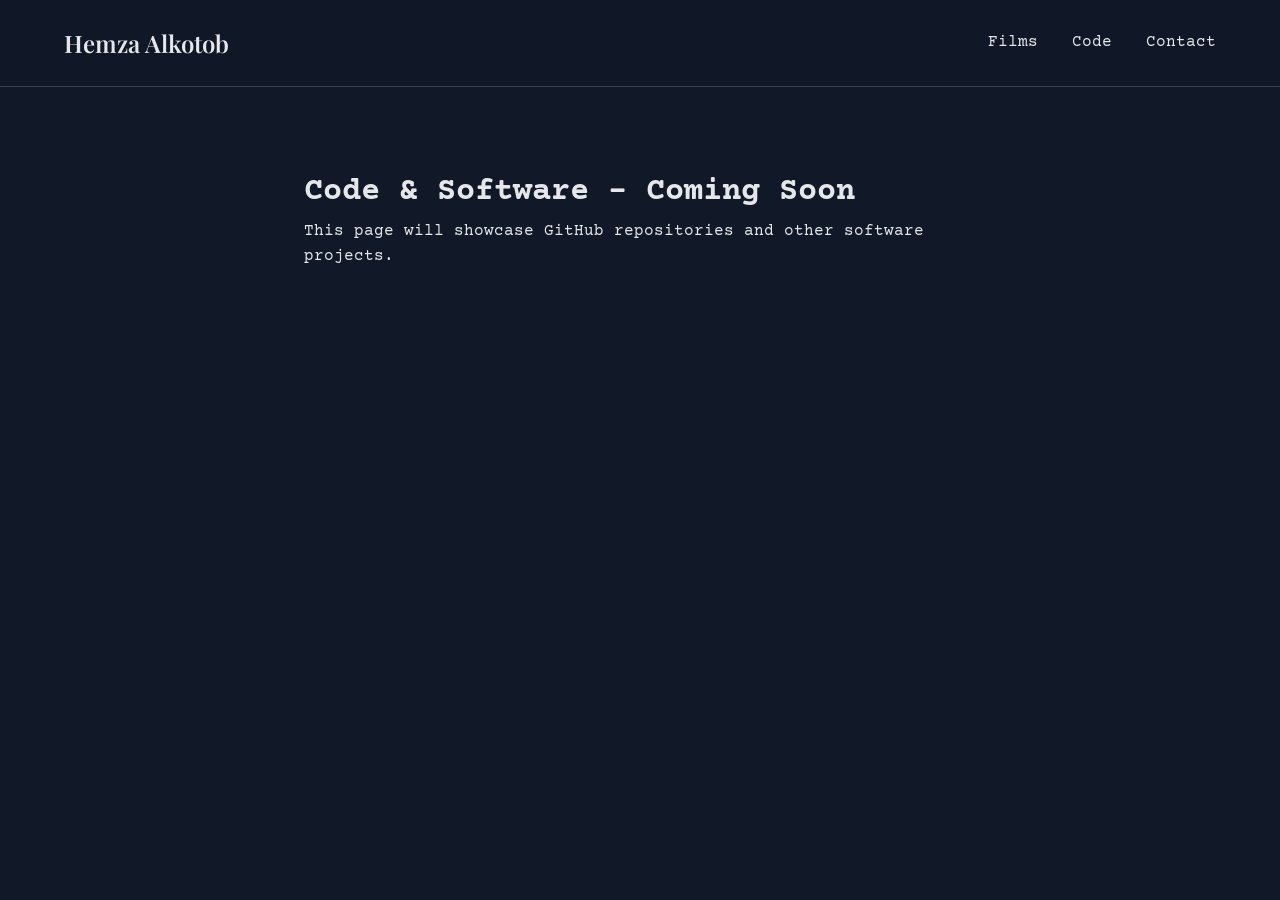
==== code.html @ c6b03e30 "Built a draft of what the ideas should look like a random style" ====
<!DOCTYPE html>
<html lang="en">
<head>
  <meta charset="UTF-8" />
  <meta name="viewport" content="width=device-width, initial-scale=1.0" />
  <title>Code & Software | Hemza Alkotob</title>
  <link href="https://fonts.googleapis.com/css2?family=Playfair+Display:wght@700&family=Courier+Prime&display=swap" rel="stylesheet">
  <link rel="stylesheet" href="css/styles.css">
</head>
<body>
  <header>
    <div class="logo"><a href="index.html">Hemza Alkotob</a></div>
    <nav>
      <a href="index.html#films">Films</a>
      <a href="index.html#code">Code</a>
      <a href="index.html#contact-section">Contact</a>
    </nav>
  </header>

  <main class="page-content">
    <h1>Code & Software - Coming Soon</h1>
    <p>This page will showcase GitHub repositories and other software projects.</p>
  </main>
</body>
</html>
---- css/styles.css ----
html {
  scroll-behavior: smooth;
}

* {
  margin: 0;
  padding: 0;
  box-sizing: border-box;
}

body {
  font-family: 'Courier Prime', monospace;
  background-color: #111827; /* Dark blue-gray background */
  color: #E5E7EB; /* Light gray text for readability */
  line-height: 1.6;
}

header {
  display: flex;
  justify-content: space-between;
  align-items: center;
  padding: 1.5rem 5%; /* Use percentage for responsive padding */
  border-bottom: 1px solid #374151; /* Darker border */
  background-color: rgba(17, 24, 39, 0.8); /* Semi-transparent dark background */
  position: sticky;
  top: 0;
  z-index: 10;
}

/* Make logo a link on subpages */
.logo a {
  color: inherit;
  text-decoration: none;
}
.logo {
  font-family: 'Playfair Display', serif;
  font-size: 1.5rem;
  font-weight: 600;
}

nav a {
  margin-left: 1.5rem;
  text-decoration: none;
  color: inherit;
  transition: color 0.3s;
}

nav a:hover {
  color: #D97706; /* New accent color */
}

.hero {
  text-align: center;
  padding: 8rem 2rem;
  /* Cinematic background image with a dark overlay for text contrast */
  background: linear-gradient(rgba(17, 24, 39, 0.7), rgba(17, 24, 39, 0.7)), url(https://images.unsplash.com/photo-1517604931442-7e0c8ed2963e?ixlib=rb-4.0.3&ixid=MnwxMjA3fDB8MHxwaG90by1wYWdlfHx8fGVufDB8fHx8&auto=format&fit=crop&w=1770&q=80);
  background-size: cover;
  background-position: center;
  background-attachment: fixed; /* Creates a cool parallax effect on scroll */
}

.hero h1 {
  font-family: 'Playfair Display', serif;
  font-size: 3.5rem;
  font-weight: 700;
  margin-bottom: 1rem;
  color: #fff;
}

.hero p {
  font-size: 1.1rem;
  color: #E5E7EB;
  max-width: 600px; /* Constrain line length for readability */
  margin: 0 auto;
}

/* --- Split Panel Section --- */
.split-container {
  display: flex;
  min-height: 70vh;
}

.split-panel {
  flex: 1;
  display: flex;
  justify-content: center;
  align-items: center;
  text-align: center;
  padding: 2rem;
  position: relative;
  background-size: cover;
  background-position: center;
  transition: flex 0.5s ease-in-out;
}

/* Individual backgrounds with overlays */
#films {
  background-image: linear-gradient(rgba(17, 24, 39, 0.6), rgba(17, 24, 39, 0.6)), url(https://images.unsplash.com/photo-1485846234645-a62644f84728?ixlib=rb-4.0.3&ixid=MnwxMjA3fDB8MHxwaG90by1wYWdlfHx8fGVufDB8fHx8&auto=format&fit=crop&w=1759&q=80);
}

#code {
  background-image: linear-gradient(rgba(17, 24, 39, 0.6), rgba(17, 24, 39, 0.6)), url(https://images.unsplash.com/photo-1555066931-4365d14bab8c?ixlib=rb-4.0.3&ixid=MnwxMjA3fDB8MHxwaG90by1wYWdlfHx8fGVufDB8fHx8&auto=format&fit=crop&w=1770&q=80);
  border-left: 2px solid #374151;
}

.split-panel:hover {
  flex: 1.2; /* Slightly grow panel on hover */
}

.split-content {
  color: #fff;
  z-index: 2;
}

.split-content h2 {
  font-family: 'Playfair Display', serif;
  font-size: 2.5rem;
  margin-bottom: 1rem;
}

.btn {
  display: inline-block;
  margin-top: 1.5rem;
  padding: 0.8rem 2rem;
  background-color: #D97706;
  color: #111827;
  text-decoration: none;
  font-family: 'Courier Prime', monospace;
  font-weight: bold;
  border-radius: 5px;
  transition: background-color 0.3s, transform 0.3s;
}

.btn:hover {
  background-color: #f59e0b; /* Lighter orange on hover */
  transform: translateY(-2px);
}

/* --- Contact Section --- */
.contact-section {
  text-align: center;
  padding: 6rem 2rem;
  background-color: #1F2937;
}

.contact-section h2 {
  font-family: 'Playfair Display', serif;
  font-size: 2.5rem;
  margin-bottom: 1rem;
}

footer {
  text-align: center;
  padding: 2rem 0;
  font-size: 0.9rem;
  color: #9CA3AF;
  background-color: #111827;
  border-top: 1px solid #374151;
}

/* Target elements for nav link scrolling */
#films, #code, #contact-section {
  scroll-margin-top: 6rem; /* Adjust this value based on your header's height */
}

/* Styles for sub-pages */
.page-content {
  padding: 5rem 5%;
  max-width: 800px;
  margin: 0 auto;
}

/* --- Film & Scripts Page --- */
.film-library .library-header {
  text-align: center;
  margin-bottom: 4rem;
}

.film-library .library-header h1 {
  font-family: 'Playfair Display', serif;
  font-size: 3rem;
  margin-bottom: 0.5rem;
}

.script-grid {
  display: grid;
  gap: 2rem;
}

.script-card {
  background-color: #1F2937;
  border: 1px solid #374151;
  border-radius: 8px;
  padding: 2rem;
  display: flex;
  flex-direction: column;
  justify-content: space-between;
  transition: border-color 0.3s, transform 0.3s;
}

.script-card:hover {
  border-color: #D97706;
  transform: translateY(-3px);
}

.script-title {
  font-family: 'Courier Prime', monospace;
  font-weight: bold;
  font-size: 1.75rem;
  color: #f3f4f6;
}

.script-meta {
  color: #9CA3AF;
  font-size: 0.9rem;
  margin: 0.5rem 0 1.5rem 0;
  text-transform: uppercase;
  letter-spacing: 0.5px;
}

.script-btn {
  align-self: flex-start;
}
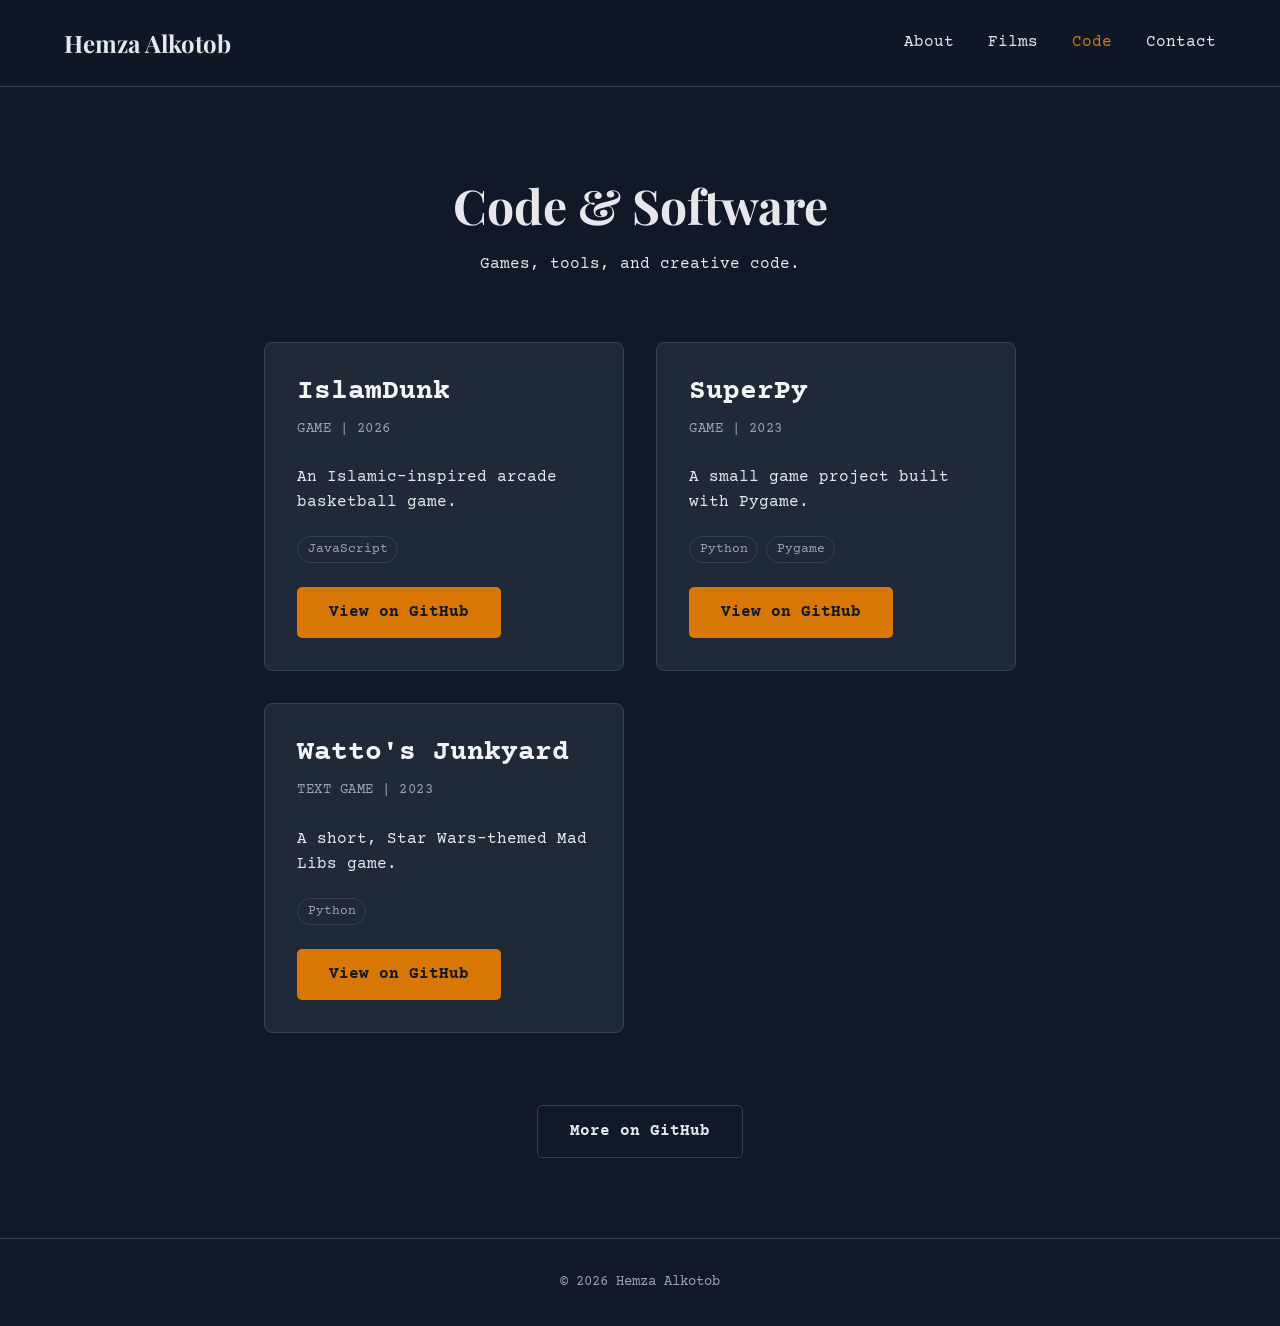
==== commit a452bc01: "Overhaul portfolio: responsive layout, About section, Code page - Add About section, social links, a" ====
--- a/code.html
+++ b/code.html
@@ -4,22 +4,92 @@
   <meta charset="UTF-8" />
   <meta name="viewport" content="width=device-width, initial-scale=1.0" />
   <title>Code & Software | Hemza Alkotob</title>
-  <link href="https://fonts.googleapis.com/css2?family=Playfair+Display:wght@700&family=Courier+Prime&display=swap" rel="stylesheet">
+  <meta name="description" content="Software projects by Hemza Alkotob: games, tools, and creative code.">
+  <meta property="og:type" content="website">
+  <meta property="og:title" content="Code & Software | Hemza Alkotob">
+  <meta property="og:description" content="Games, tools, and creative code by Hemza Alkotob.">
+  <meta property="og:url" content="https://halkotob.github.io/hemza-portfolio-1/code.html">
+  <meta property="og:image" content="https://halkotob.github.io/hemza-portfolio-1/images/code.jpg">
+  <meta name="twitter:card" content="summary_large_image">
+  <link rel="icon" href="images/favicon.svg" type="image/svg+xml">
+  <link rel="preconnect" href="https://fonts.googleapis.com">
+  <link rel="preconnect" href="https://fonts.gstatic.com" crossorigin>
+  <link href="https://fonts.googleapis.com/css2?family=Playfair+Display:wght@700&family=Courier+Prime:wght@400;700&display=swap" rel="stylesheet">
   <link rel="stylesheet" href="css/styles.css">
+  <script src="script.js" defer></script>
 </head>
 <body>
   <header>
     <div class="logo"><a href="index.html">Hemza Alkotob</a></div>
-    <nav>
-      <a href="index.html#films">Films</a>
-      <a href="index.html#code">Code</a>
+    <button class="nav-toggle" aria-expanded="false" aria-controls="site-nav" aria-label="Toggle navigation">&#9776;</button>
+    <nav id="site-nav">
+      <a href="index.html#about">About</a>
+      <a href="films.html">Films</a>
+      <a href="code.html" aria-current="page">Code</a>
       <a href="index.html#contact-section">Contact</a>
     </nav>
   </header>
 
   <main class="page-content">
-    <h1>Code & Software - Coming Soon</h1>
-    <p>This page will showcase GitHub repositories and other software projects.</p>
+    <div class="library-header">
+      <h1>Code & Software</h1>
+      <p>Games, tools, and creative code.</p>
+    </div>
+
+    <div class="card-grid">
+      <!-- Project card: repeat this block for each project.
+           Add a "Live Demo" link next to the GitHub one if a project is hosted. -->
+      <article class="card">
+        <div class="card-info">
+          <h2 class="card-title">IslamDunk</h2>
+          <p class="card-meta">Game | 2026</p>
+          <p class="card-logline">An Islamic-inspired arcade basketball game.</p>
+          <ul class="tag-list" aria-label="Tech stack">
+            <li>JavaScript</li>
+          </ul>
+        </div>
+        <div class="card-actions">
+          <a href="https://github.com/halkotob/IslamDunk" class="btn" target="_blank" rel="noopener">View on GitHub</a>
+        </div>
+      </article>
+
+      <article class="card">
+        <div class="card-info">
+          <h2 class="card-title">SuperPy</h2>
+          <p class="card-meta">Game | 2023</p>
+          <p class="card-logline">A small game project built with Pygame.</p>
+          <ul class="tag-list" aria-label="Tech stack">
+            <li>Python</li>
+            <li>Pygame</li>
+          </ul>
+        </div>
+        <div class="card-actions">
+          <a href="https://github.com/halkotob/SuperPy" class="btn" target="_blank" rel="noopener">View on GitHub</a>
+        </div>
+      </article>
+
+      <article class="card">
+        <div class="card-info">
+          <h2 class="card-title">Watto's Junkyard</h2>
+          <p class="card-meta">Text Game | 2023</p>
+          <p class="card-logline">A short, Star Wars-themed Mad Libs game.</p>
+          <ul class="tag-list" aria-label="Tech stack">
+            <li>Python</li>
+          </ul>
+        </div>
+        <div class="card-actions">
+          <a href="https://github.com/halkotob/Wattos-Junkyard" class="btn" target="_blank" rel="noopener">View on GitHub</a>
+        </div>
+      </article>
+    </div>
+
+    <div class="more-link">
+      <a href="https://github.com/halkotob" class="btn btn-secondary" target="_blank" rel="noopener">More on GitHub</a>
+    </div>
   </main>
+
+  <footer>
+    <p>© <span class="current-year">2026</span> Hemza Alkotob</p>
+  </footer>
 </body>
-</html>+</html>
--- a/css/styles.css
+++ b/css/styles.css
@@ -1,3 +1,17 @@
+:root {
+  --bg: #111827;            /* Dark blue-gray background */
+  --surface: #1F2937;
+  --border: #374151;
+  --text: #E5E7EB;          /* Light gray text for readability */
+  --text-strong: #f3f4f6;
+  --muted: #9CA3AF;
+  --accent: #D97706;
+  --accent-hover: #f59e0b;
+  --font-display: 'Playfair Display', serif;
+  --font-body: 'Courier Prime', monospace;
+  --header-height: 5rem;
+}
+
 html {
   scroll-behavior: smooth;
 }
@@ -9,33 +23,55 @@
 }
 
 body {
-  font-family: 'Courier Prime', monospace;
-  background-color: #111827; /* Dark blue-gray background */
-  color: #E5E7EB; /* Light gray text for readability */
+  font-family: var(--font-body);
+  background-color: var(--bg);
+  color: var(--text);
   line-height: 1.6;
-}
-
+  min-height: 100vh;
+  display: flex;
+  flex-direction: column;
+}
+
+body > main {
+  flex: 1;
+}
+
+body.modal-open {
+  overflow: hidden;
+}
+
+a {
+  color: var(--accent);
+}
+
+:focus-visible {
+  outline: 2px solid var(--accent);
+  outline-offset: 3px;
+}
+
+/* --- Header & Nav --- */
 header {
   display: flex;
   justify-content: space-between;
   align-items: center;
   padding: 1.5rem 5%; /* Use percentage for responsive padding */
-  border-bottom: 1px solid #374151; /* Darker border */
-  background-color: rgba(17, 24, 39, 0.8); /* Semi-transparent dark background */
+  border-bottom: 1px solid var(--border);
+  background-color: rgba(17, 24, 39, 0.85); /* Semi-transparent dark background */
+  backdrop-filter: blur(6px);
   position: sticky;
   top: 0;
   z-index: 10;
 }
 
-/* Make logo a link on subpages */
+.logo {
+  font-family: var(--font-display);
+  font-size: 1.5rem;
+  font-weight: 700;
+}
+
 .logo a {
   color: inherit;
   text-decoration: none;
-}
-.logo {
-  font-family: 'Playfair Display', serif;
-  font-size: 1.5rem;
-  font-weight: 600;
 }
 
 nav a {
@@ -45,33 +81,88 @@
   transition: color 0.3s;
 }
 
-nav a:hover {
-  color: #D97706; /* New accent color */
-}
-
+nav a:hover,
+nav a[aria-current="page"] {
+  color: var(--accent);
+}
+
+.nav-toggle {
+  display: none;
+  background: none;
+  border: 1px solid var(--border);
+  border-radius: 5px;
+  color: var(--text);
+  font-size: 1.25rem;
+  line-height: 1;
+  padding: 0.4rem 0.6rem;
+  cursor: pointer;
+}
+
+/* --- Hero --- */
 .hero {
   text-align: center;
   padding: 8rem 2rem;
-  /* Cinematic background image with a dark overlay for text contrast */
-  background: linear-gradient(rgba(17, 24, 39, 0.7), rgba(17, 24, 39, 0.7)), url(https://images.unsplash.com/photo-1517604931442-7e0c8ed2963e?ixlib=rb-4.0.3&ixid=MnwxMjA3fDB8MHxwaG90by1wYWdlfHx8fGVufDB8fHx8&auto=format&fit=crop&w=1770&q=80);
-  background-size: cover;
-  background-position: center;
-  background-attachment: fixed; /* Creates a cool parallax effect on scroll */
+  /* CSS-only "projector light" background, so there's no external image to break */
+  background:
+    radial-gradient(ellipse at 50% 0%, rgba(217, 119, 6, 0.28), transparent 60%),
+    radial-gradient(ellipse at 15% 100%, rgba(59, 130, 246, 0.15), transparent 55%),
+    linear-gradient(180deg, #0b1020 0%, var(--bg) 100%);
+  border-bottom: 1px solid var(--border);
 }
 
 .hero h1 {
-  font-family: 'Playfair Display', serif;
-  font-size: 3.5rem;
+  font-family: var(--font-display);
+  font-size: clamp(2.25rem, 6vw, 3.5rem);
   font-weight: 700;
+  line-height: 1.2;
   margin-bottom: 1rem;
   color: #fff;
 }
 
 .hero p {
   font-size: 1.1rem;
-  color: #E5E7EB;
   max-width: 600px; /* Constrain line length for readability */
   margin: 0 auto;
+}
+
+/* --- About Section --- */
+.about-section {
+  display: flex;
+  align-items: center;
+  gap: 3rem;
+  max-width: 1000px;
+  margin: 0 auto;
+  padding: 6rem 5%;
+}
+
+.about-photo {
+  flex: 0 0 200px;
+  width: 200px;
+  height: 200px;
+  border-radius: 50%;
+  border: 3px solid var(--accent);
+  object-fit: cover;
+}
+
+/* Initials shown until a real headshot is added */
+.about-photo.placeholder {
+  display: flex;
+  align-items: center;
+  justify-content: center;
+  background-color: var(--surface);
+  font-family: var(--font-display);
+  font-size: 4rem;
+  color: var(--accent);
+}
+
+.about-text h2 {
+  font-family: var(--font-display);
+  font-size: 2.5rem;
+  margin-bottom: 1rem;
+}
+
+.about-text p + p {
+  margin-top: 1rem;
 }
 
 /* --- Split Panel Section --- */
@@ -95,12 +186,12 @@
 
 /* Individual backgrounds with overlays */
 #films {
-  background-image: linear-gradient(rgba(17, 24, 39, 0.6), rgba(17, 24, 39, 0.6)), url(https://images.unsplash.com/photo-1485846234645-a62644f84728?ixlib=rb-4.0.3&ixid=MnwxMjA3fDB8MHxwaG90by1wYWdlfHx8fGVufDB8fHx8&auto=format&fit=crop&w=1759&q=80);
+  background-image: linear-gradient(rgba(17, 24, 39, 0.6), rgba(17, 24, 39, 0.6)), url(../images/films.jpg);
 }
 
 #code {
-  background-image: linear-gradient(rgba(17, 24, 39, 0.6), rgba(17, 24, 39, 0.6)), url(https://images.unsplash.com/photo-1555066931-4365d14bab8c?ixlib=rb-4.0.3&ixid=MnwxMjA3fDB8MHxwaG90by1wYWdlfHx8fGVufDB8fHx8&auto=format&fit=crop&w=1770&q=80);
-  border-left: 2px solid #374151;
+  background-image: linear-gradient(rgba(17, 24, 39, 0.6), rgba(17, 24, 39, 0.6)), url(../images/code.jpg);
+  border-left: 2px solid var(--border);
 }
 
 .split-panel:hover {
@@ -113,83 +204,119 @@
 }
 
 .split-content h2 {
-  font-family: 'Playfair Display', serif;
+  font-family: var(--font-display);
   font-size: 2.5rem;
   margin-bottom: 1rem;
 }
 
+/* --- Buttons --- */
 .btn {
   display: inline-block;
   margin-top: 1.5rem;
   padding: 0.8rem 2rem;
-  background-color: #D97706;
-  color: #111827;
+  background-color: var(--accent);
+  color: var(--bg);
   text-decoration: none;
-  font-family: 'Courier Prime', monospace;
+  font-family: var(--font-body);
   font-weight: bold;
   border-radius: 5px;
   transition: background-color 0.3s, transform 0.3s;
 }
 
 .btn:hover {
-  background-color: #f59e0b; /* Lighter orange on hover */
+  background-color: var(--accent-hover);
   transform: translateY(-2px);
+}
+
+.btn-secondary {
+  background-color: transparent;
+  color: var(--text);
+  border: 1px solid var(--border);
+}
+
+.btn-secondary:hover {
+  background-color: transparent;
+  border-color: var(--accent);
+  color: var(--accent);
 }
 
 /* --- Contact Section --- */
 .contact-section {
   text-align: center;
   padding: 6rem 2rem;
-  background-color: #1F2937;
+  background-color: var(--surface);
 }
 
 .contact-section h2 {
-  font-family: 'Playfair Display', serif;
+  font-family: var(--font-display);
   font-size: 2.5rem;
   margin-bottom: 1rem;
 }
 
+.social-links {
+  display: flex;
+  justify-content: center;
+  flex-wrap: wrap;
+  gap: 1.5rem;
+  list-style: none;
+  margin-top: 2rem;
+}
+
+.social-links a {
+  color: var(--muted);
+  text-decoration: none;
+  transition: color 0.3s;
+}
+
+.social-links a:hover {
+  color: var(--accent);
+}
+
+/* --- Footer --- */
 footer {
   text-align: center;
   padding: 2rem 0;
   font-size: 0.9rem;
-  color: #9CA3AF;
-  background-color: #111827;
-  border-top: 1px solid #374151;
+  color: var(--muted);
+  background-color: var(--bg);
+  border-top: 1px solid var(--border);
 }
 
 /* Target elements for nav link scrolling */
-#films, #code, #contact-section {
-  scroll-margin-top: 6rem; /* Adjust this value based on your header's height */
-}
-
-/* Styles for sub-pages */
+#about, #films, #code, #contact-section {
+  scroll-margin-top: var(--header-height);
+}
+
+/* --- Sub-pages --- */
 .page-content {
   padding: 5rem 5%;
-  max-width: 800px;
+  max-width: 1200px;
+  width: 100%;
   margin: 0 auto;
 }
 
-/* --- Film & Scripts Page --- */
-.film-library .library-header {
+.library-header {
   text-align: center;
   margin-bottom: 4rem;
 }
 
-.film-library .library-header h1 {
-  font-family: 'Playfair Display', serif;
-  font-size: 3rem;
+.library-header h1 {
+  font-family: var(--font-display);
+  font-size: clamp(2.25rem, 5vw, 3rem);
   margin-bottom: 0.5rem;
 }
 
-.script-grid {
+/* --- Cards (scripts & projects) --- */
+.card-grid {
   display: grid;
+  grid-template-columns: repeat(auto-fit, minmax(300px, 360px));
+  justify-content: center;
   gap: 2rem;
 }
 
-.script-card {
-  background-color: #1F2937;
-  border: 1px solid #374151;
+.card {
+  background-color: var(--surface);
+  border: 1px solid var(--border);
   border-radius: 8px;
   padding: 2rem;
   display: flex;
@@ -198,26 +325,238 @@
   transition: border-color 0.3s, transform 0.3s;
 }
 
-.script-card:hover {
-  border-color: #D97706;
+.card:hover {
+  border-color: var(--accent);
   transform: translateY(-3px);
 }
 
-.script-title {
-  font-family: 'Courier Prime', monospace;
+.card-title {
+  font-family: var(--font-body);
   font-weight: bold;
   font-size: 1.75rem;
-  color: #f3f4f6;
-}
-
-.script-meta {
-  color: #9CA3AF;
+  line-height: 1.25;
+  color: var(--text-strong);
+}
+
+.card-meta {
+  color: var(--muted);
   font-size: 0.9rem;
   margin: 0.5rem 0 1.5rem 0;
   text-transform: uppercase;
   letter-spacing: 0.5px;
 }
 
-.script-btn {
+.card-accolade {
+  margin-top: 1rem;
+  color: var(--accent);
+  font-size: 0.9rem;
+}
+
+.tag-list {
+  display: flex;
+  flex-wrap: wrap;
+  gap: 0.5rem;
+  list-style: none;
+  margin-top: 1.25rem;
+}
+
+.tag-list li {
+  font-size: 0.8rem;
+  padding: 0.15rem 0.6rem;
+  border: 1px solid var(--border);
+  border-radius: 999px;
+  color: var(--muted);
+}
+
+.card-actions {
+  display: flex;
+  flex-wrap: wrap;
+  gap: 0 1rem;
+}
+
+.card .btn {
   align-self: flex-start;
 }
+
+/* --- PDF Modal --- */
+.pdf-modal {
+  width: 90%;
+  max-width: 1000px;
+  height: 90vh;
+  margin: auto;
+  padding: 0;
+  background-color: var(--surface);
+  color: var(--text);
+  border: 1px solid var(--border);
+  border-radius: 8px;
+}
+
+.pdf-modal::backdrop {
+  background-color: rgba(0, 0, 0, 0.8);
+}
+
+/* Inner wrapper so clicks on the dialog's own padding don't count as backdrop clicks */
+.modal-inner {
+  position: relative;
+  height: 100%;
+  padding: 3.5rem 20px 20px;
+}
+
+.modal-title {
+  position: absolute;
+  top: 1rem;
+  left: 20px;
+  right: 11rem;
+  font-family: var(--font-body);
+  font-size: 1rem;
+  white-space: nowrap;
+  overflow: hidden;
+  text-overflow: ellipsis;
+}
+
+.modal-actions {
+  position: absolute;
+  top: 0.75rem;
+  right: 1rem;
+  display: flex;
+  align-items: center;
+  gap: 0.5rem;
+}
+
+.modal-actions a,
+.modal-actions button {
+  background: none;
+  border: none;
+  color: #aaa;
+  font-family: var(--font-body);
+  font-size: 1rem;
+  text-decoration: none;
+  padding: 0.25rem 0.5rem;
+  cursor: pointer;
+  transition: color 0.3s;
+}
+
+.modal-actions .close-button {
+  font-size: 2rem;
+  line-height: 1;
+}
+
+.modal-actions a:hover,
+.modal-actions button:hover {
+  color: var(--accent);
+}
+
+#pdf-viewer {
+  width: 100%;
+  height: 100%;
+  border: 1px solid var(--border);
+  background-color: #fff;
+}
+
+/* --- Small screens --- */
+@media (max-width: 768px) {
+  :root {
+    --header-height: 4.5rem;
+  }
+
+  header {
+    padding: 1rem 16px;
+    flex-wrap: wrap;
+  }
+
+  .nav-toggle {
+    display: block;
+  }
+
+  nav {
+    display: none;
+    flex-basis: 100%;
+    flex-direction: column;
+    padding-top: 1rem;
+  }
+
+  nav.open {
+    display: flex;
+  }
+
+  nav a {
+    margin-left: 0;
+    padding: 0.6rem 0;
+    border-top: 1px solid var(--border);
+  }
+
+  .hero {
+    padding: 5rem 16px;
+  }
+
+  .about-section {
+    flex-direction: column;
+    text-align: center;
+    gap: 2rem;
+    padding: 4rem 16px;
+  }
+
+  .about-photo {
+    flex-basis: auto;
+    width: 160px;
+    height: 160px;
+  }
+
+  .about-text h2,
+  .split-content h2,
+  .contact-section h2 {
+    font-size: 2rem;
+  }
+
+  .split-container {
+    flex-direction: column;
+  }
+
+  .split-panel {
+    min-height: 50vh;
+  }
+
+  .split-panel:hover {
+    flex: 1;
+  }
+
+  #code {
+    border-left: none;
+    border-top: 2px solid var(--border);
+  }
+
+  .contact-section {
+    padding: 4rem 16px;
+  }
+
+  .page-content {
+    padding: 3rem 16px;
+  }
+
+  .card-grid {
+    grid-template-columns: 1fr;
+  }
+
+  .card {
+    padding: 1.5rem;
+  }
+
+  .card-title {
+    font-size: 1.5rem;
+  }
+}
+
+@media (prefers-reduced-motion: reduce) {
+  html {
+    scroll-behavior: auto;
+  }
+
+  *, *::before, *::after {
+    transition: none !important;
+  }
+}
+
+.more-link {
+  text-align: center;
+  margin-top: 3rem;
+}
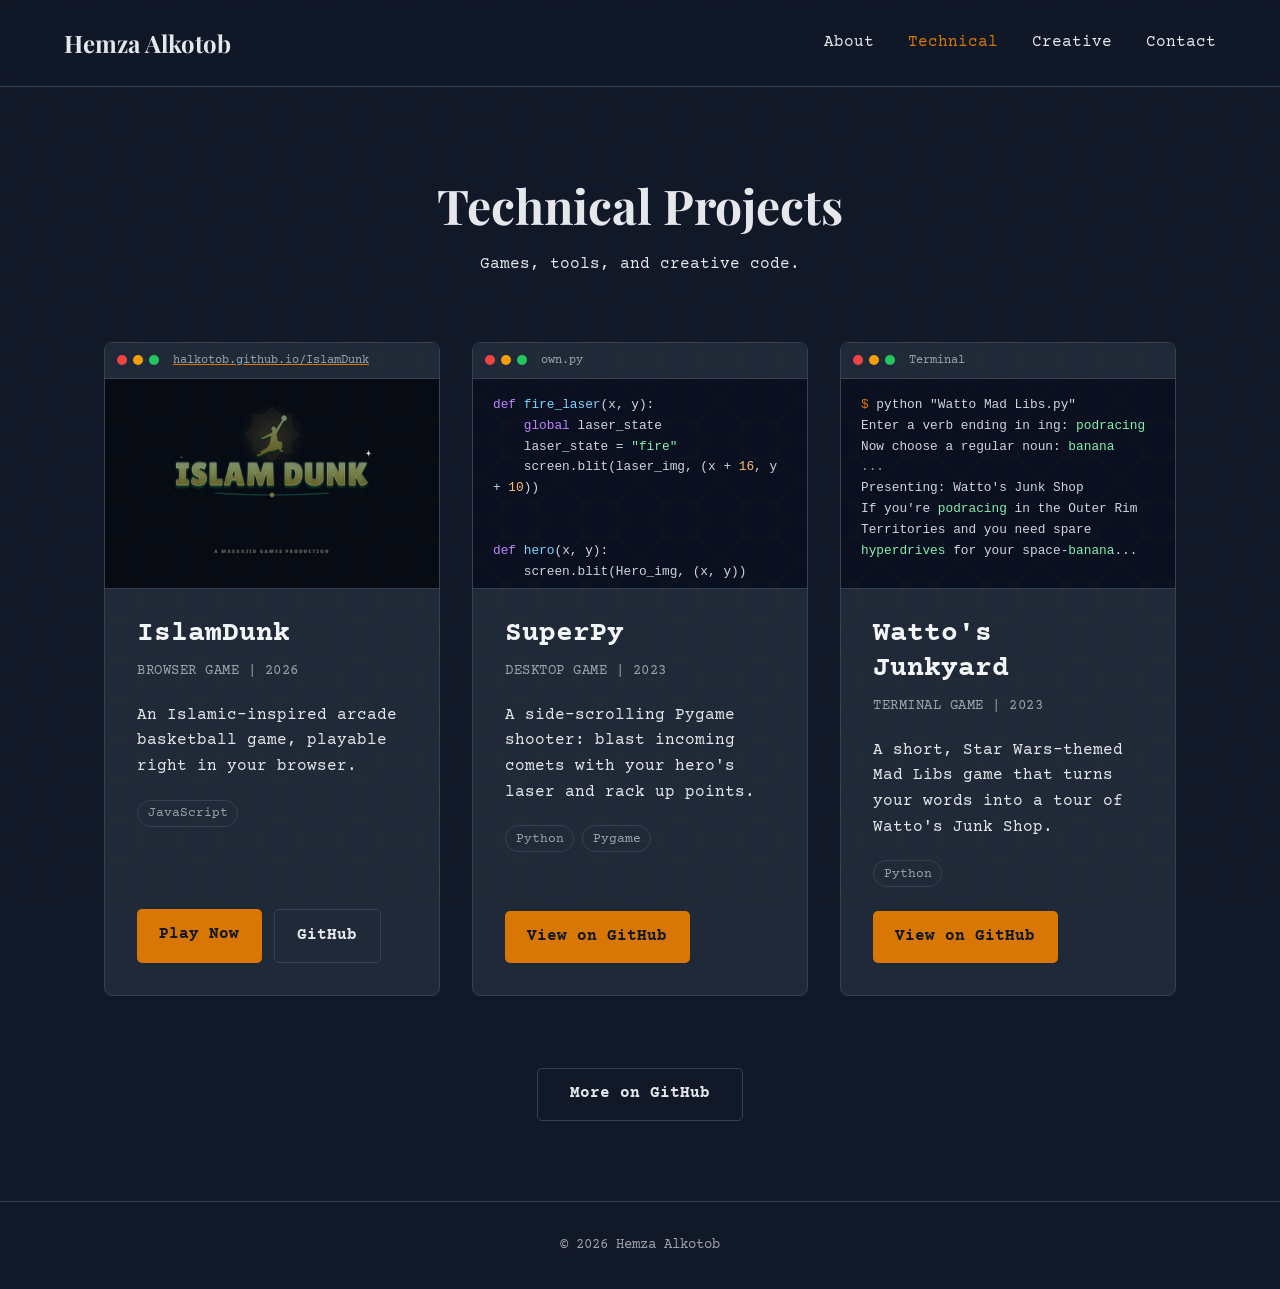
==== commit d1cee05d: "Add typewriter landing, project previews, and cinematic script pages - Landing cycles "Hello! / Sala" ====
--- a/code.html
+++ b/code.html
@@ -3,13 +3,13 @@
 <head>
   <meta charset="UTF-8" />
   <meta name="viewport" content="width=device-width, initial-scale=1.0" />
-  <title>Code & Software | Hemza Alkotob</title>
+  <title>Technical Projects | Hemza Alkotob</title>
   <meta name="description" content="Software projects by Hemza Alkotob: games, tools, and creative code.">
   <meta property="og:type" content="website">
-  <meta property="og:title" content="Code & Software | Hemza Alkotob">
+  <meta property="og:title" content="Technical Projects | Hemza Alkotob">
   <meta property="og:description" content="Games, tools, and creative code by Hemza Alkotob.">
   <meta property="og:url" content="https://halkotob.github.io/hemza-portfolio-1/code.html">
-  <meta property="og:image" content="https://halkotob.github.io/hemza-portfolio-1/images/code.jpg">
+  <meta property="og:image" content="https://halkotob.github.io/hemza-portfolio-1/images/projects/islamdunk.jpg">
   <meta name="twitter:card" content="summary_large_image">
   <link rel="icon" href="images/favicon.svg" type="image/svg+xml">
   <link rel="preconnect" href="https://fonts.googleapis.com">
@@ -24,61 +24,100 @@
     <button class="nav-toggle" aria-expanded="false" aria-controls="site-nav" aria-label="Toggle navigation">&#9776;</button>
     <nav id="site-nav">
       <a href="index.html#about">About</a>
-      <a href="films.html">Films</a>
-      <a href="code.html" aria-current="page">Code</a>
+      <a href="code.html" aria-current="page">Technical</a>
+      <a href="films.html">Creative</a>
       <a href="index.html#contact-section">Contact</a>
     </nav>
   </header>
 
   <main class="page-content">
     <div class="library-header">
-      <h1>Code & Software</h1>
+      <h1>Technical Projects</h1>
       <p>Games, tools, and creative code.</p>
     </div>
 
     <div class="card-grid">
       <!-- Project card: repeat this block for each project.
-           Add a "Live Demo" link next to the GitHub one if a project is hosted. -->
+           Preview: either a screenshot in a .window (like IslamDunk) or a code/terminal
+           snippet (like the Python projects). To use your own photo, put it in
+           images/projects/ and swap the <pre> for <img src="images/projects/NAME.jpg" alt="">. -->
       <article class="card">
-        <div class="card-info">
-          <h2 class="card-title">IslamDunk</h2>
-          <p class="card-meta">Game | 2026</p>
-          <p class="card-logline">An Islamic-inspired arcade basketball game.</p>
-          <ul class="tag-list" aria-label="Tech stack">
-            <li>JavaScript</li>
-          </ul>
-        </div>
-        <div class="card-actions">
-          <a href="https://github.com/halkotob/IslamDunk" class="btn" target="_blank" rel="noopener">View on GitHub</a>
+        <a href="https://halkotob.github.io/IslamDunk/" class="card-preview" target="_blank" rel="noopener" tabindex="-1" aria-hidden="true">
+          <div class="window">
+            <div class="window-bar"><i></i><i></i><i></i><em>halkotob.github.io/IslamDunk</em></div>
+            <img src="images/projects/islamdunk.jpg" alt="">
+          </div>
+        </a>
+        <div class="card-body">
+          <div class="card-info">
+            <h2 class="card-title">IslamDunk</h2>
+            <p class="card-meta">Browser Game | 2026</p>
+            <p class="card-logline">An Islamic-inspired arcade basketball game, playable right in your browser.</p>
+            <ul class="tag-list" aria-label="Tech stack">
+              <li>JavaScript</li>
+            </ul>
+          </div>
+          <div class="card-actions">
+            <a href="https://halkotob.github.io/IslamDunk/" class="btn" target="_blank" rel="noopener">Play Now</a>
+            <a href="https://github.com/halkotob/IslamDunk" class="btn btn-secondary" target="_blank" rel="noopener">GitHub</a>
+          </div>
         </div>
       </article>
 
       <article class="card">
-        <div class="card-info">
-          <h2 class="card-title">SuperPy</h2>
-          <p class="card-meta">Game | 2023</p>
-          <p class="card-logline">A small game project built with Pygame.</p>
-          <ul class="tag-list" aria-label="Tech stack">
-            <li>Python</li>
-            <li>Pygame</li>
-          </ul>
+        <div class="card-preview" aria-hidden="true">
+          <div class="window">
+            <div class="window-bar"><i></i><i></i><i></i><em>own.py</em></div>
+<pre><code><span class="tok-k">def</span> <span class="tok-f">fire_laser</span>(x, y):
+    <span class="tok-k">global</span> laser_state
+    laser_state = <span class="tok-s">"fire"</span>
+    screen.blit(laser_img, (x + <span class="tok-n">16</span>, y + <span class="tok-n">10</span>))
+
+
+<span class="tok-k">def</span> <span class="tok-f">hero</span>(x, y):
+    screen.blit(Hero_img, (x, y))</code></pre>
+          </div>
         </div>
-        <div class="card-actions">
-          <a href="https://github.com/halkotob/SuperPy" class="btn" target="_blank" rel="noopener">View on GitHub</a>
+        <div class="card-body">
+          <div class="card-info">
+            <h2 class="card-title">SuperPy</h2>
+            <p class="card-meta">Desktop Game | 2023</p>
+            <p class="card-logline">A side-scrolling Pygame shooter: blast incoming comets with your hero's laser and rack up points.</p>
+            <ul class="tag-list" aria-label="Tech stack">
+              <li>Python</li>
+              <li>Pygame</li>
+            </ul>
+          </div>
+          <div class="card-actions">
+            <a href="https://github.com/halkotob/SuperPy" class="btn" target="_blank" rel="noopener">View on GitHub</a>
+          </div>
         </div>
       </article>
 
       <article class="card">
-        <div class="card-info">
-          <h2 class="card-title">Watto's Junkyard</h2>
-          <p class="card-meta">Text Game | 2023</p>
-          <p class="card-logline">A short, Star Wars-themed Mad Libs game.</p>
-          <ul class="tag-list" aria-label="Tech stack">
-            <li>Python</li>
-          </ul>
+        <div class="card-preview" aria-hidden="true">
+          <div class="window">
+            <div class="window-bar"><i></i><i></i><i></i><em>Terminal</em></div>
+<pre><code><span class="tok-p">$</span> python "Watto Mad Libs.py"
+Enter a verb ending in ing: <span class="tok-s">podracing</span>
+Now choose a regular noun: <span class="tok-s">banana</span>
+<span class="tok-dim">...</span>
+Presenting: Watto's Junk Shop
+If you're <span class="tok-s">podracing</span> in the Outer Rim Territories and you need spare <span class="tok-s">hyperdrives</span> for your space-<span class="tok-s">banana</span>...</code></pre>
+          </div>
         </div>
-        <div class="card-actions">
-          <a href="https://github.com/halkotob/Wattos-Junkyard" class="btn" target="_blank" rel="noopener">View on GitHub</a>
+        <div class="card-body">
+          <div class="card-info">
+            <h2 class="card-title">Watto's Junkyard</h2>
+            <p class="card-meta">Terminal Game | 2023</p>
+            <p class="card-logline">A short, Star Wars-themed Mad Libs game that turns your words into a tour of Watto's Junk Shop.</p>
+            <ul class="tag-list" aria-label="Tech stack">
+              <li>Python</li>
+            </ul>
+          </div>
+          <div class="card-actions">
+            <a href="https://github.com/halkotob/Wattos-Junkyard" class="btn" target="_blank" rel="noopener">View on GitHub</a>
+          </div>
         </div>
       </article>
     </div>
--- a/css/styles.css
+++ b/css/styles.css
@@ -9,7 +9,7 @@
   --accent-hover: #f59e0b;
   --font-display: 'Playfair Display', serif;
   --font-body: 'Courier Prime', monospace;
-  --header-height: 5rem;
+  --header-height: 5.25rem;
 }
 
 html {
@@ -40,13 +40,40 @@
   overflow: hidden;
 }
 
+/* Subtle Damascene star lattice over the whole site */
+body::after {
+  content: "";
+  position: fixed;
+  inset: 0;
+  background-image: url(../images/pattern.svg);
+  background-size: 80px 80px;
+  opacity: 0.035;
+  mix-blend-mode: screen; /* Shows on dark areas, vanishes on white (e.g. title pages) */
+  pointer-events: none;
+  z-index: 5;
+}
+
 a {
   color: var(--accent);
+}
+
+img {
+  display: block;
+  max-width: 100%;
 }
 
 :focus-visible {
   outline: 2px solid var(--accent);
   outline-offset: 3px;
+}
+
+.sr-only {
+  position: absolute;
+  width: 1px;
+  height: 1px;
+  overflow: hidden;
+  clip: rect(0 0 0 0);
+  white-space: nowrap;
 }
 
 /* --- Header & Nav --- */
@@ -98,10 +125,17 @@
   cursor: pointer;
 }
 
-/* --- Hero --- */
+/* --- Landing / Greeting --- */
 .hero {
+  position: relative;
+  overflow: hidden;
+  min-height: calc(100svh - var(--header-height));
+  display: flex;
+  flex-direction: column;
+  align-items: center;
+  justify-content: center;
   text-align: center;
-  padding: 8rem 2rem;
+  padding: 4rem 2rem 7rem;
   /* CSS-only "projector light" background, so there's no external image to break */
   background:
     radial-gradient(ellipse at 50% 0%, rgba(217, 119, 6, 0.28), transparent 60%),
@@ -110,19 +144,116 @@
   border-bottom: 1px solid var(--border);
 }
 
-.hero h1 {
+/* Large, slowly turning 8-point star behind the greeting */
+.hero-star {
+  position: absolute;
+  top: 50%;
+  left: 50%;
+  width: min(80vw, 620px);
+  aspect-ratio: 1;
+  translate: -50% -55%;
+  background: url(../images/star.svg) center / contain no-repeat;
+  opacity: 0.18;
+  animation: spin 180s linear infinite;
+  pointer-events: none;
+}
+
+@keyframes spin {
+  to { rotate: 360deg; }
+}
+
+.greeting {
+  position: relative;
   font-family: var(--font-display);
-  font-size: clamp(2.25rem, 6vw, 3.5rem);
+  font-size: clamp(3.5rem, 13vw, 8rem);
   font-weight: 700;
-  line-height: 1.2;
-  margin-bottom: 1rem;
+  line-height: 1.1;
   color: #fff;
-}
-
-.hero p {
-  font-size: 1.1rem;
-  max-width: 600px; /* Constrain line length for readability */
+  min-height: 1.1em;
+}
+
+.cursor {
+  display: inline-block;
+  width: 0.06em;
+  height: 0.85em;
+  margin-left: 0.08em;
+  vertical-align: -0.04em;
+  background-color: var(--accent);
+  animation: blink 1s steps(1) infinite;
+}
+
+@keyframes blink {
+  50% { opacity: 0; }
+}
+
+.hero-intro {
+  position: relative;
+  margin-top: 1.5rem;
+  font-size: clamp(1.05rem, 2.5vw, 1.3rem);
+  max-width: 640px; /* Constrain line length for readability */
+}
+
+.hero-intro strong {
+  color: #fff;
+}
+
+.scroll-cue {
+  position: absolute;
+  bottom: 2rem;
+  left: 50%;
+  translate: -50% 0;
+  display: flex;
+  flex-direction: column;
+  align-items: center;
+  gap: 0.25rem;
+  color: var(--muted);
+  text-decoration: none;
+  font-size: 0.9rem;
+  letter-spacing: 1px;
+  text-transform: uppercase;
+  transition: color 0.3s;
+}
+
+.scroll-cue:hover {
+  color: var(--accent);
+}
+
+.scroll-cue .arrow {
+  font-size: 1.5rem;
+  animation: bob 2s ease-in-out infinite;
+}
+
+@keyframes bob {
+  50% { transform: translateY(6px); }
+}
+
+/* --- Ornament divider (line · star · line) --- */
+.ornament {
+  display: flex;
+  align-items: center;
+  gap: 1rem;
+  max-width: 420px;
   margin: 0 auto;
+  padding: 0 16px;
+}
+
+.ornament::before,
+.ornament::after {
+  content: "";
+  flex: 1;
+  height: 1px;
+  background: linear-gradient(90deg, transparent, var(--accent));
+  opacity: 0.6;
+}
+
+.ornament::after {
+  background: linear-gradient(90deg, var(--accent), transparent);
+}
+
+.ornament span {
+  width: 28px;
+  height: 28px;
+  background: url(../images/star.svg) center / contain no-repeat;
 }
 
 /* --- About Section --- */
@@ -132,7 +263,7 @@
   gap: 3rem;
   max-width: 1000px;
   margin: 0 auto;
-  padding: 6rem 5%;
+  padding: 6rem 5% 5rem;
 }
 
 .about-photo {
@@ -155,7 +286,8 @@
   color: var(--accent);
 }
 
-.about-text h2 {
+.about-text h2,
+.section-heading {
   font-family: var(--font-display);
   font-size: 2.5rem;
   margin-bottom: 1rem;
@@ -165,49 +297,168 @@
   margin-top: 1rem;
 }
 
-/* --- Split Panel Section --- */
+/* --- Two Paths (Technical / Creative) --- */
+.paths {
+  padding: 5rem 0 0;
+}
+
+.paths .section-heading {
+  text-align: center;
+  margin: 2rem 0 3rem;
+}
+
 .split-container {
   display: flex;
   min-height: 70vh;
+  border-top: 1px solid var(--border);
 }
 
 .split-panel {
   flex: 1;
   display: flex;
+  flex-direction: column;
   justify-content: center;
   align-items: center;
+  gap: 2.5rem;
   text-align: center;
-  padding: 2rem;
-  position: relative;
-  background-size: cover;
-  background-position: center;
-  transition: flex 0.5s ease-in-out;
-}
-
-/* Individual backgrounds with overlays */
-#films {
-  background-image: linear-gradient(rgba(17, 24, 39, 0.6), rgba(17, 24, 39, 0.6)), url(../images/films.jpg);
-}
-
-#code {
-  background-image: linear-gradient(rgba(17, 24, 39, 0.6), rgba(17, 24, 39, 0.6)), url(../images/code.jpg);
+  padding: 4rem 2rem;
+  color: #fff;
+  text-decoration: none;
+  transition: flex 0.5s ease-in-out, background-color 0.5s;
+}
+
+.split-panel.technical {
+  background: radial-gradient(ellipse at 50% 30%, rgba(16, 122, 108, 0.22), transparent 70%), #0d1422;
+}
+
+.split-panel.creative {
+  background: radial-gradient(ellipse at 50% 30%, rgba(217, 119, 6, 0.2), transparent 70%), #16131a;
   border-left: 2px solid var(--border);
 }
 
 .split-panel:hover {
   flex: 1.2; /* Slightly grow panel on hover */
-}
-
-.split-content {
-  color: #fff;
-  z-index: 2;
 }
 
 .split-content h2 {
   font-family: var(--font-display);
   font-size: 2.5rem;
-  margin-bottom: 1rem;
-}
+  margin-bottom: 0.5rem;
+}
+
+.split-panel:hover .btn {
+  background-color: var(--accent-hover);
+}
+
+/* Panel previews */
+.panel-preview {
+  width: min(100%, 400px);
+  transition: transform 0.5s;
+}
+
+.split-panel:hover .panel-preview {
+  transform: translateY(-6px) scale(1.03);
+}
+
+.panel-preview.pages {
+  position: relative;
+  height: 250px;
+}
+
+.panel-preview.pages img {
+  position: absolute;
+  top: 0;
+  left: 50%;
+  width: 170px;
+  border-radius: 2px;
+  box-shadow: 0 12px 30px rgba(0, 0, 0, 0.55);
+  transition: rotate 0.5s, translate 0.5s;
+}
+
+.panel-preview.pages img:first-child {
+  translate: -85% 10px;
+  rotate: -7deg;
+}
+
+.panel-preview.pages img:last-child {
+  translate: -15% 0;
+  rotate: 6deg;
+}
+
+.split-panel:hover .panel-preview.pages img:first-child {
+  translate: -95% 10px;
+  rotate: -10deg;
+}
+
+.split-panel:hover .panel-preview.pages img:last-child {
+  translate: -5% 0;
+  rotate: 9deg;
+}
+
+/* Fake browser / editor window chrome */
+.window {
+  background-color: #0b1020;
+  border: 1px solid var(--border);
+  border-radius: 8px;
+  overflow: hidden;
+  box-shadow: 0 12px 30px rgba(0, 0, 0, 0.45);
+  text-align: left;
+}
+
+.window-bar {
+  display: flex;
+  align-items: center;
+  gap: 6px;
+  padding: 0.5rem 0.75rem;
+  background-color: var(--surface);
+  border-bottom: 1px solid var(--border);
+  font-size: 0.75rem;
+  color: var(--muted);
+}
+
+.window-bar i {
+  width: 10px;
+  height: 10px;
+  border-radius: 50%;
+  background-color: var(--border);
+}
+
+.window-bar i:first-child { background-color: #ef4444; }
+.window-bar i:nth-child(2) { background-color: #f59e0b; }
+.window-bar i:nth-child(3) { background-color: #22c55e; }
+
+.window-bar em {
+  margin-left: 0.5rem;
+  font-style: normal;
+  white-space: nowrap;
+  overflow: hidden;
+  text-overflow: ellipsis;
+}
+
+.window img {
+  width: 100%;
+  aspect-ratio: 16 / 10;
+  object-fit: cover;
+}
+
+.window pre {
+  margin: 0;
+  padding: 1rem 1.25rem;
+  font-family: var(--font-body);
+  font-size: 0.8rem;
+  line-height: 1.55;
+  color: #cbd5e1;
+  white-space: pre-wrap;
+  overflow: hidden;
+}
+
+/* Minimal syntax colours for code previews */
+.tok-k { color: #c084fc; }
+.tok-s { color: #86efac; }
+.tok-f { color: #7dd3fc; }
+.tok-n { color: #fdba74; }
+.tok-p { color: var(--accent); }
+.tok-dim { color: var(--muted); }
 
 /* --- Buttons --- */
 .btn {
@@ -283,7 +534,7 @@
 }
 
 /* Target elements for nav link scrolling */
-#about, #films, #code, #contact-section {
+#about, #paths, #contact-section {
   scroll-margin-top: var(--header-height);
 }
 
@@ -306,11 +557,10 @@
   margin-bottom: 0.5rem;
 }
 
-/* --- Cards (scripts & projects) --- */
+/* --- Cards (projects) --- */
 .card-grid {
   display: grid;
-  grid-template-columns: repeat(auto-fit, minmax(300px, 360px));
-  justify-content: center;
+  grid-template-columns: repeat(auto-fit, minmax(280px, 1fr));
   gap: 2rem;
 }
 
@@ -318,16 +568,38 @@
   background-color: var(--surface);
   border: 1px solid var(--border);
   border-radius: 8px;
-  padding: 2rem;
+  overflow: hidden;
   display: flex;
   flex-direction: column;
-  justify-content: space-between;
   transition: border-color 0.3s, transform 0.3s;
 }
 
 .card:hover {
   border-color: var(--accent);
   transform: translateY(-3px);
+}
+
+.card-preview {
+  display: block;
+  border-bottom: 1px solid var(--border);
+}
+
+.card-preview .window {
+  border: none;
+  border-radius: 0;
+  box-shadow: none;
+}
+
+.card-preview .window pre {
+  aspect-ratio: 16 / 10;
+}
+
+.card-body {
+  flex: 1;
+  display: flex;
+  flex-direction: column;
+  justify-content: space-between;
+  padding: 1.75rem 2rem 2rem;
 }
 
 .card-title {
@@ -341,15 +613,9 @@
 .card-meta {
   color: var(--muted);
   font-size: 0.9rem;
-  margin: 0.5rem 0 1.5rem 0;
+  margin: 0.5rem 0 1.25rem 0;
   text-transform: uppercase;
   letter-spacing: 0.5px;
-}
-
-.card-accolade {
-  margin-top: 1rem;
-  color: var(--accent);
-  font-size: 0.9rem;
 }
 
 .tag-list {
@@ -371,18 +637,141 @@
 .card-actions {
   display: flex;
   flex-wrap: wrap;
-  gap: 0 1rem;
-}
-
-.card .btn {
-  align-self: flex-start;
+  gap: 0 0.75rem;
+}
+
+.card-actions .btn {
+  padding: 0.8rem 1.4rem;
+}
+
+.more-link {
+  text-align: center;
+  margin-top: 3rem;
+}
+
+/* --- Script entries (creative page) --- */
+.script-list {
+  display: flex;
+  flex-direction: column;
+  gap: 3rem;
+  max-width: 960px;
+  margin: 0 auto;
+}
+
+.script-card {
+  flex-direction: row;
+  align-items: stretch;
+  background-color: rgba(31, 41, 55, 0.85);
+}
+
+.script-card:hover {
+  transform: none;
+}
+
+.title-page {
+  flex: 0 0 260px;
+  display: flex;
+  align-items: center;
+  justify-content: center;
+  padding: 2rem;
+  background: radial-gradient(ellipse at 50% 40%, rgba(217, 119, 6, 0.18), transparent 70%), #0b0d12;
+  border-right: 1px solid var(--border);
+}
+
+.title-page img {
+  width: 100%;
+  border-radius: 2px;
+  box-shadow: 0 10px 28px rgba(0, 0, 0, 0.6);
+  transition: transform 0.4s, box-shadow 0.4s;
+}
+
+.script-card:hover .title-page img {
+  transform: translateY(-4px) rotate(-1.5deg);
+  box-shadow: 0 16px 40px rgba(217, 119, 6, 0.25);
+}
+
+.script-details {
+  display: grid;
+  grid-template-columns: max-content 1fr;
+  gap: 0.35rem 1rem;
+  margin-top: 1.25rem;
+  font-size: 0.95rem;
+}
+
+.script-details dt {
+  color: var(--muted);
+  text-transform: uppercase;
+  letter-spacing: 0.5px;
+  font-size: 0.85rem;
+  padding-top: 0.1rem;
+}
+
+.script-details cite {
+  font-style: italic;
+  color: var(--text-strong);
+}
+
+.card-accolade {
+  margin-top: 1rem;
+  color: var(--accent);
+  font-size: 0.9rem;
+}
+
+/* --- Cinematic touches (creative page) --- */
+body.cinematic {
+  /* Vignette */
+  background-image: radial-gradient(ellipse at center, transparent 45%, rgba(0, 0, 0, 0.6) 100%);
+  background-attachment: fixed;
+}
+
+body.cinematic > main {
+  animation: fade-from-black 1.4s ease-out;
+}
+
+@keyframes fade-from-black {
+  from { opacity: 0; }
+}
+
+/* Film grain */
+body.cinematic::before {
+  content: "";
+  position: fixed;
+  inset: -50%;
+  background-image: url("data:image/svg+xml,%3Csvg xmlns='http://www.w3.org/2000/svg' width='200' height='200'%3E%3Cfilter id='n'%3E%3CfeTurbulence type='fractalNoise' baseFrequency='0.85' numOctaves='3' stitchTiles='stitch'/%3E%3C/filter%3E%3Crect width='100%25' height='100%25' filter='url(%23n)'/%3E%3C/svg%3E");
+  opacity: 0.07;
+  pointer-events: none;
+  z-index: 6;
+  animation: grain 0.8s steps(4) infinite;
+}
+
+@keyframes grain {
+  0% { transform: translate(0, 0); }
+  25% { transform: translate(-3%, 2%); }
+  50% { transform: translate(2%, -3%); }
+  75% { transform: translate(-2%, -1%); }
+  100% { transform: translate(0, 0); }
+}
+
+.slugline {
+  font-family: var(--font-body);
+  color: var(--accent);
+  letter-spacing: 2px;
+  margin-bottom: 0.75rem;
+}
+
+.fade-out {
+  text-align: right;
+  max-width: 960px;
+  margin: 4rem auto 0;
+  color: var(--muted);
+  letter-spacing: 2px;
 }
 
 /* --- PDF Modal --- */
 .pdf-modal {
   width: 90%;
   max-width: 1000px;
-  height: 90vh;
+  height: 80vh;
   margin: auto;
   padding: 0;
   background-color: var(--surface);
@@ -391,8 +780,20 @@
   border-radius: 8px;
 }
 
+.pdf-modal[open] {
+  animation: modal-in 0.35s ease-out;
+}
+
+@keyframes modal-in {
+  from { opacity: 0; transform: scale(0.97); }
+}
+
+/* Letterbox bars top and bottom, like a widescreen frame */
 .pdf-modal::backdrop {
-  background-color: rgba(0, 0, 0, 0.8);
+  background:
+    linear-gradient(#000 0 0) top / 100% 8vh no-repeat,
+    linear-gradient(#000 0 0) bottom / 100% 8vh no-repeat,
+    rgba(0, 0, 0, 0.82);
 }
 
 /* Inner wrapper so clicks on the dialog's own padding don't count as backdrop clicks */
@@ -486,7 +887,7 @@
   }
 
   .hero {
-    padding: 5rem 16px;
+    padding: 3rem 16px 6rem;
   }
 
   .about-section {
@@ -503,28 +904,41 @@
   }
 
   .about-text h2,
+  .section-heading,
   .split-content h2,
   .contact-section h2 {
     font-size: 2rem;
   }
 
+  .paths {
+    padding-top: 3rem;
+  }
+
   .split-container {
     flex-direction: column;
   }
 
   .split-panel {
-    min-height: 50vh;
+    padding: 3rem 16px;
   }
 
   .split-panel:hover {
     flex: 1;
   }
 
-  #code {
+  .split-panel.creative {
     border-left: none;
     border-top: 2px solid var(--border);
   }
 
+  .panel-preview.pages {
+    height: 200px;
+  }
+
+  .panel-preview.pages img {
+    width: 130px;
+  }
+
   .contact-section {
     padding: 4rem 16px;
   }
@@ -537,12 +951,30 @@
     grid-template-columns: 1fr;
   }
 
-  .card {
+  .card-body {
     padding: 1.5rem;
   }
 
   .card-title {
     font-size: 1.5rem;
+  }
+
+  .script-card {
+    flex-direction: column;
+  }
+
+  .title-page {
+    flex-basis: auto;
+    border-right: none;
+    border-bottom: 1px solid var(--border);
+  }
+
+  .title-page img {
+    width: 180px;
+  }
+
+  .fade-out {
+    text-align: center;
   }
 }
 
@@ -553,10 +985,6 @@
 
   *, *::before, *::after {
     transition: none !important;
-  }
-}
-
-.more-link {
-  text-align: center;
-  margin-top: 3rem;
-}
+    animation: none !important;
+  }
+}
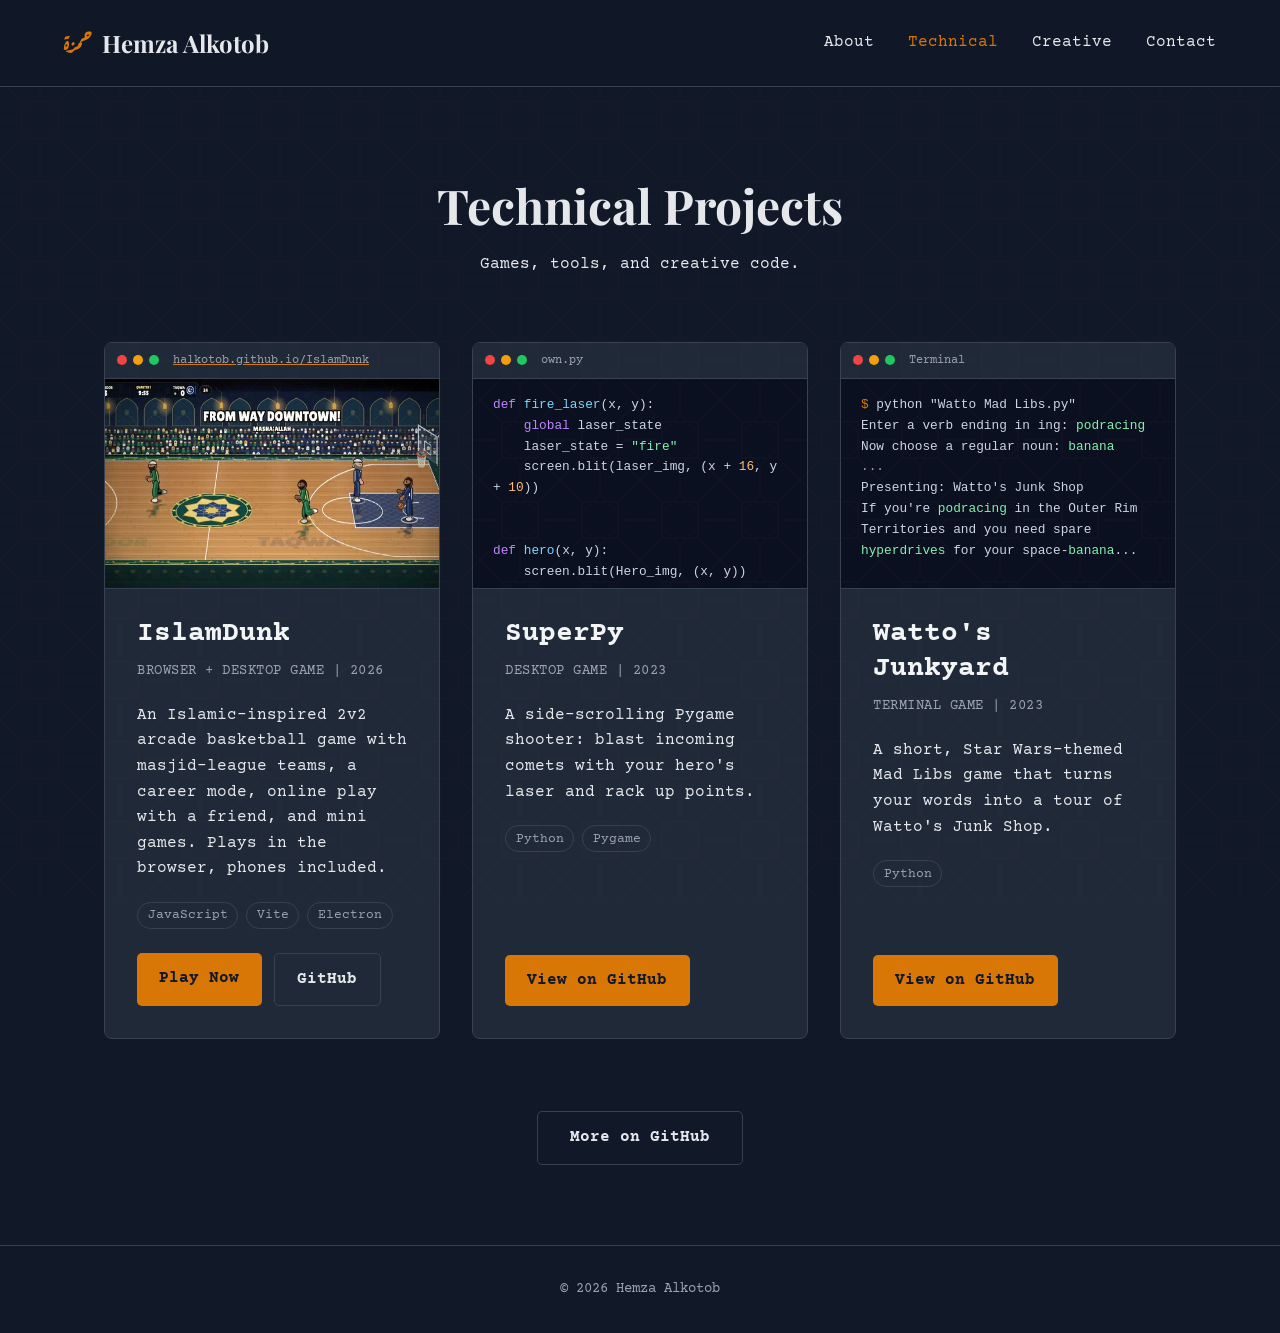
==== commit 196c0dde: "Add Bear spec, IslamDunk gameplay clip, Arabic signature, and Now section - Creative: add The Bear "" ====
--- a/code.html
+++ b/code.html
@@ -9,18 +9,18 @@
   <meta property="og:title" content="Technical Projects | Hemza Alkotob">
   <meta property="og:description" content="Games, tools, and creative code by Hemza Alkotob.">
   <meta property="og:url" content="https://halkotob.github.io/hemza-portfolio-1/code.html">
-  <meta property="og:image" content="https://halkotob.github.io/hemza-portfolio-1/images/projects/islamdunk.jpg">
+  <meta property="og:image" content="https://halkotob.github.io/hemza-portfolio-1/images/projects/islamdunk-gameplay.jpg">
   <meta name="twitter:card" content="summary_large_image">
   <link rel="icon" href="images/favicon.svg" type="image/svg+xml">
   <link rel="preconnect" href="https://fonts.googleapis.com">
   <link rel="preconnect" href="https://fonts.gstatic.com" crossorigin>
-  <link href="https://fonts.googleapis.com/css2?family=Playfair+Display:wght@700&family=Courier+Prime:wght@400;700&display=swap" rel="stylesheet">
+  <link href="https://fonts.googleapis.com/css2?family=Aref+Ruqaa:wght@700&family=Playfair+Display:wght@700&family=Courier+Prime:wght@400;700&display=swap" rel="stylesheet">
   <link rel="stylesheet" href="css/styles.css">
   <script src="script.js" defer></script>
 </head>
 <body>
   <header>
-    <div class="logo"><a href="index.html">Hemza Alkotob</a></div>
+    <div class="logo"><a href="index.html"><span class="logo-ar" lang="ar" aria-hidden="true">حمزة</span>Hemza Alkotob</a></div>
     <button class="nav-toggle" aria-expanded="false" aria-controls="site-nav" aria-label="Toggle navigation">&#9776;</button>
     <nav id="site-nav">
       <a href="index.html#about">About</a>
@@ -45,16 +45,21 @@
         <a href="https://halkotob.github.io/IslamDunk/" class="card-preview" target="_blank" rel="noopener" tabindex="-1" aria-hidden="true">
           <div class="window">
             <div class="window-bar"><i></i><i></i><i></i><em>halkotob.github.io/IslamDunk</em></div>
-            <img src="images/projects/islamdunk.jpg" alt="">
+            <picture>
+              <source srcset="images/projects/islamdunk-gameplay.jpg" media="(prefers-reduced-motion: reduce)">
+              <img src="images/projects/islamdunk-gameplay.webp" alt="" loading="lazy">
+            </picture>
           </div>
         </a>
         <div class="card-body">
           <div class="card-info">
             <h2 class="card-title">IslamDunk</h2>
-            <p class="card-meta">Browser Game | 2026</p>
-            <p class="card-logline">An Islamic-inspired arcade basketball game, playable right in your browser.</p>
+            <p class="card-meta">Browser + Desktop Game | 2026</p>
+            <p class="card-logline">An Islamic-inspired 2v2 arcade basketball game with masjid-league teams, a career mode, online play with a friend, and mini games. Plays in the browser, phones included.</p>
             <ul class="tag-list" aria-label="Tech stack">
               <li>JavaScript</li>
+              <li>Vite</li>
+              <li>Electron</li>
             </ul>
           </div>
           <div class="card-actions">
--- a/css/styles.css
+++ b/css/styles.css
@@ -97,8 +97,17 @@
 }
 
 .logo a {
+  display: flex;
+  align-items: baseline;
+  gap: 0.6rem;
   color: inherit;
   text-decoration: none;
+}
+
+.logo-ar {
+  font-family: 'Aref Ruqaa', serif;
+  font-size: 1.35rem;
+  color: var(--accent);
 }
 
 nav a {
@@ -297,6 +306,49 @@
   margin-top: 1rem;
 }
 
+.now-list {
+  display: grid;
+  grid-template-columns: max-content 1fr;
+  gap: 0.4rem 1.25rem;
+  margin-top: 1.75rem;
+  padding: 1rem 1.25rem;
+  border-left: 2px solid var(--accent);
+  background-color: rgba(31, 41, 55, 0.6);
+  text-align: left;
+}
+
+.now-list dt {
+  color: var(--muted);
+  text-transform: uppercase;
+  letter-spacing: 0.5px;
+  font-size: 0.85rem;
+  padding-top: 0.1rem;
+}
+
+.interests-heading {
+  margin-top: 1.75rem;
+  font-family: var(--font-body);
+  font-size: 0.85rem;
+  font-weight: normal;
+  color: var(--muted);
+  text-transform: uppercase;
+  letter-spacing: 0.5px;
+}
+
+.tag-list.interests {
+  margin-top: 0.75rem;
+}
+
+/* Arabic calligraphy signature */
+.signature {
+  margin-top: 1.5rem;
+  font-family: 'Aref Ruqaa', serif;
+  font-size: 3.25rem;
+  line-height: 1;
+  color: var(--accent);
+  text-align: right;
+}
+
 /* --- Two Paths (Technical / Creative) --- */
 .paths {
   padding: 5rem 0 0;
@@ -375,24 +427,29 @@
   transition: rotate 0.5s, translate 0.5s;
 }
 
-.panel-preview.pages img:first-child {
-  translate: -85% 10px;
-  rotate: -7deg;
-}
-
-.panel-preview.pages img:last-child {
-  translate: -15% 0;
-  rotate: 6deg;
-}
-
-.split-panel:hover .panel-preview.pages img:first-child {
-  translate: -95% 10px;
-  rotate: -10deg;
-}
-
-.split-panel:hover .panel-preview.pages img:last-child {
-  translate: -5% 0;
-  rotate: 9deg;
+.panel-preview.pages img:nth-child(1) {
+  translate: -110% 16px;
+  rotate: -9deg;
+}
+
+.panel-preview.pages img:nth-child(2) {
+  translate: -50% 0;
+  rotate: -1deg;
+}
+
+.panel-preview.pages img:nth-child(3) {
+  translate: 10% 16px;
+  rotate: 8deg;
+}
+
+.split-panel:hover .panel-preview.pages img:nth-child(1) {
+  translate: -125% 16px;
+  rotate: -12deg;
+}
+
+.split-panel:hover .panel-preview.pages img:nth-child(3) {
+  translate: 25% 16px;
+  rotate: 11deg;
 }
 
 /* Fake browser / editor window chrome */
@@ -903,6 +960,14 @@
     height: 160px;
   }
 
+  .tag-list.interests {
+    justify-content: center;
+  }
+
+  .signature {
+    text-align: center;
+  }
+
   .about-text h2,
   .section-heading,
   .split-content h2,
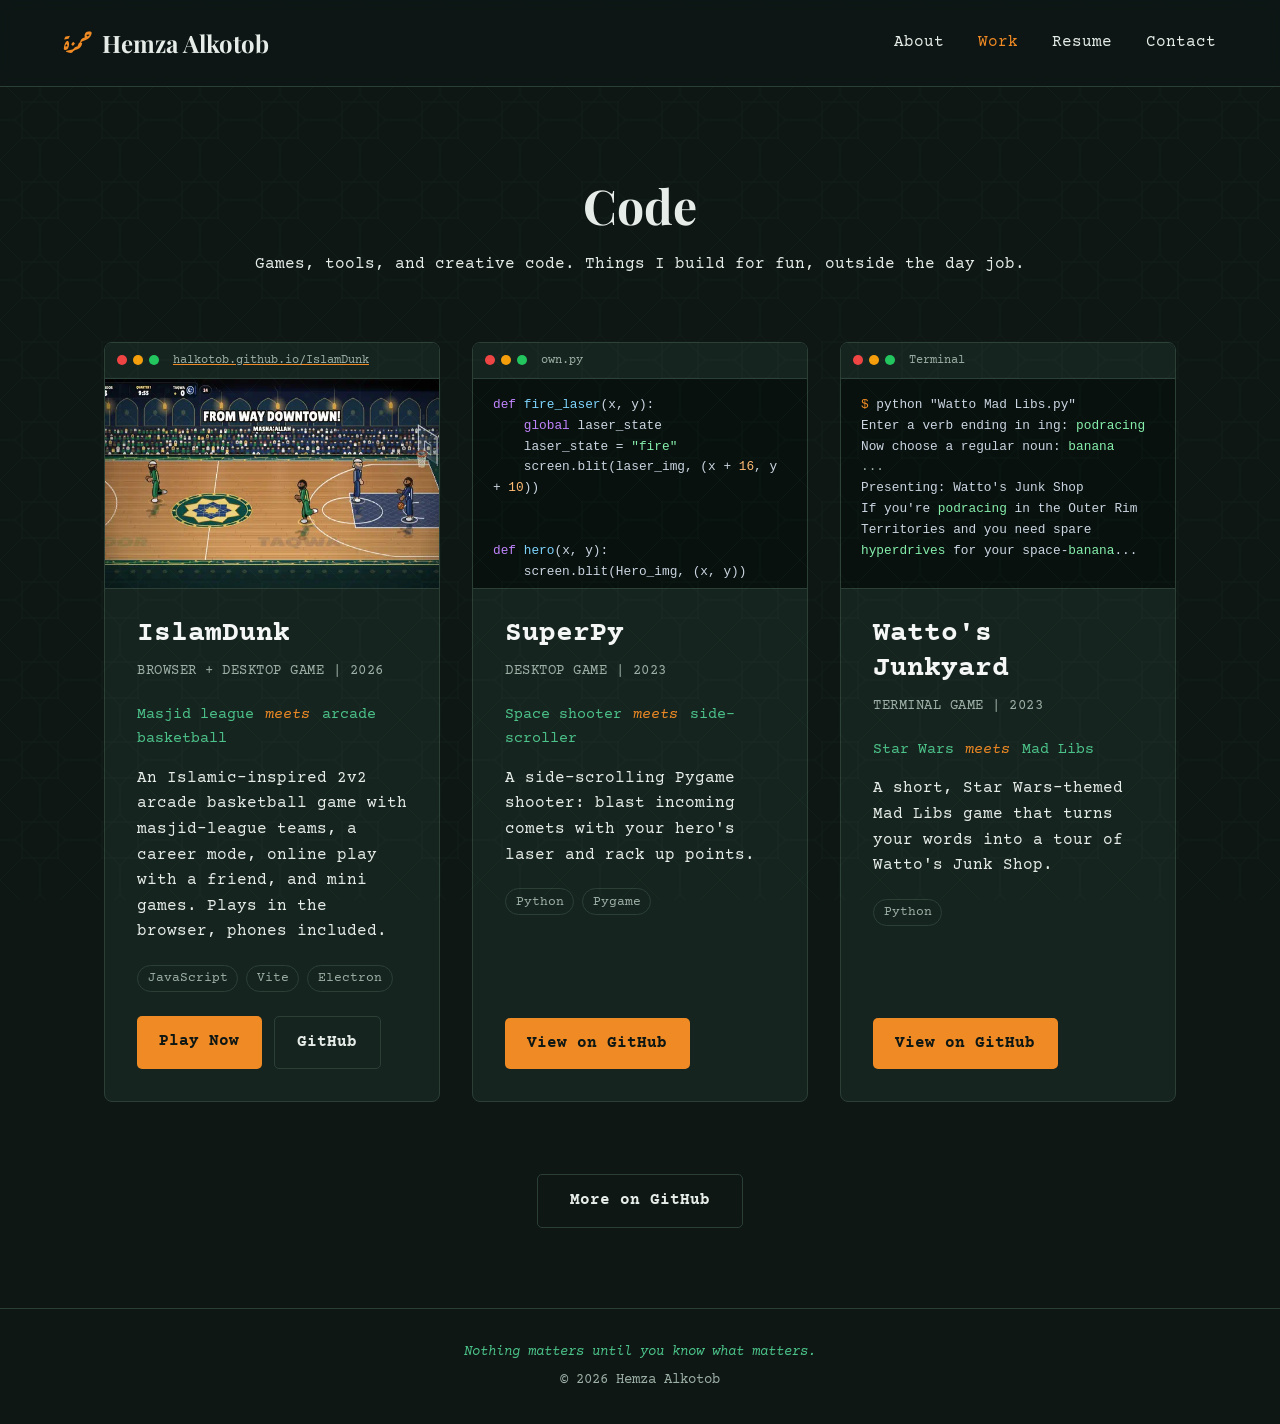
==== commit 33c685d4: "Unify site around one body of work, new voice, green/orange palette - Replace Choose a Path split wi" ====
--- a/code.html
+++ b/code.html
@@ -3,10 +3,10 @@
 <head>
   <meta charset="UTF-8" />
   <meta name="viewport" content="width=device-width, initial-scale=1.0" />
-  <title>Technical Projects | Hemza Alkotob</title>
+  <title>Code | Hemza Alkotob</title>
   <meta name="description" content="Software projects by Hemza Alkotob: games, tools, and creative code.">
   <meta property="og:type" content="website">
-  <meta property="og:title" content="Technical Projects | Hemza Alkotob">
+  <meta property="og:title" content="Code | Hemza Alkotob">
   <meta property="og:description" content="Games, tools, and creative code by Hemza Alkotob.">
   <meta property="og:url" content="https://halkotob.github.io/hemza-portfolio-1/code.html">
   <meta property="og:image" content="https://halkotob.github.io/hemza-portfolio-1/images/projects/islamdunk-gameplay.jpg">
@@ -24,16 +24,16 @@
     <button class="nav-toggle" aria-expanded="false" aria-controls="site-nav" aria-label="Toggle navigation">&#9776;</button>
     <nav id="site-nav">
       <a href="index.html#about">About</a>
-      <a href="code.html" aria-current="page">Technical</a>
-      <a href="films.html">Creative</a>
+      <a href="index.html#work" aria-current="page">Work</a>
+      <a href="pdfs/hemza-alkotob-resume.pdf" target="_blank" rel="noopener">Resume</a>
       <a href="index.html#contact-section">Contact</a>
     </nav>
   </header>
 
   <main class="page-content">
     <div class="library-header">
-      <h1>Technical Projects</h1>
-      <p>Games, tools, and creative code.</p>
+      <h1>Code</h1>
+      <p>Games, tools, and creative code. Things I build for fun, outside the day job.</p>
     </div>
 
     <div class="card-grid">
@@ -55,6 +55,7 @@
           <div class="card-info">
             <h2 class="card-title">IslamDunk</h2>
             <p class="card-meta">Browser + Desktop Game | 2026</p>
+            <p class="mashup">Masjid league <em>meets</em> arcade basketball</p>
             <p class="card-logline">An Islamic-inspired 2v2 arcade basketball game with masjid-league teams, a career mode, online play with a friend, and mini games. Plays in the browser, phones included.</p>
             <ul class="tag-list" aria-label="Tech stack">
               <li>JavaScript</li>
@@ -87,6 +88,7 @@
           <div class="card-info">
             <h2 class="card-title">SuperPy</h2>
             <p class="card-meta">Desktop Game | 2023</p>
+            <p class="mashup">Space shooter <em>meets</em> side-scroller</p>
             <p class="card-logline">A side-scrolling Pygame shooter: blast incoming comets with your hero's laser and rack up points.</p>
             <ul class="tag-list" aria-label="Tech stack">
               <li>Python</li>
@@ -115,6 +117,7 @@
           <div class="card-info">
             <h2 class="card-title">Watto's Junkyard</h2>
             <p class="card-meta">Terminal Game | 2023</p>
+            <p class="mashup"><cite>Star Wars</cite> <em>meets</em> Mad Libs</p>
             <p class="card-logline">A short, Star Wars-themed Mad Libs game that turns your words into a tour of Watto's Junk Shop.</p>
             <ul class="tag-list" aria-label="Tech stack">
               <li>Python</li>
@@ -133,6 +136,7 @@
   </main>
 
   <footer>
+    <p class="footer-line">Nothing matters until you know what matters.</p>
     <p>© <span class="current-year">2026</span> Hemza Alkotob</p>
   </footer>
 </body>
--- a/css/styles.css
+++ b/css/styles.css
@@ -1,12 +1,15 @@
 :root {
-  --bg: #111827;            /* Dark blue-gray background */
-  --surface: #1F2937;
-  --border: #374151;
-  --text: #E5E7EB;          /* Light gray text for readability */
-  --text-strong: #f3f4f6;
-  --muted: #9CA3AF;
-  --accent: #D97706;
-  --accent-hover: #f59e0b;
+  /* Palette: deep green + orange */
+  --bg: #0E1714;            /* Near-black forest green */
+  --bg-deep: #08110E;
+  --surface: #16241F;
+  --border: #2B3F37;
+  --text: #E6ECE8;
+  --text-strong: #F4F7F5;
+  --muted: #9DB0A7;
+  --accent: #F08A24;        /* Orange */
+  --accent-hover: #F7A24B;
+  --green: #4CC38A;         /* Secondary green */
   --font-display: 'Playfair Display', serif;
   --font-body: 'Courier Prime', monospace;
   --header-height: 5.25rem;
@@ -83,7 +86,7 @@
   align-items: center;
   padding: 1.5rem 5%; /* Use percentage for responsive padding */
   border-bottom: 1px solid var(--border);
-  background-color: rgba(17, 24, 39, 0.85); /* Semi-transparent dark background */
+  background-color: rgba(14, 23, 20, 0.85); /* Semi-transparent dark background */
   backdrop-filter: blur(6px);
   position: sticky;
   top: 0;
@@ -147,9 +150,9 @@
   padding: 4rem 2rem 7rem;
   /* CSS-only "projector light" background, so there's no external image to break */
   background:
-    radial-gradient(ellipse at 50% 0%, rgba(217, 119, 6, 0.28), transparent 60%),
-    radial-gradient(ellipse at 15% 100%, rgba(59, 130, 246, 0.15), transparent 55%),
-    linear-gradient(180deg, #0b1020 0%, var(--bg) 100%);
+    radial-gradient(ellipse at 50% 0%, rgba(240, 138, 36, 0.26), transparent 60%),
+    radial-gradient(ellipse at 15% 100%, rgba(76, 195, 138, 0.18), transparent 55%),
+    linear-gradient(180deg, var(--bg-deep) 0%, var(--bg) 100%);
   border-bottom: 1px solid var(--border);
 }
 
@@ -313,7 +316,7 @@
   margin-top: 1.75rem;
   padding: 1rem 1.25rem;
   border-left: 2px solid var(--accent);
-  background-color: rgba(31, 41, 55, 0.6);
+  background-color: rgba(22, 36, 31, 0.7);
   text-align: left;
 }
 
@@ -454,7 +457,7 @@
 
 /* Fake browser / editor window chrome */
 .window {
-  background-color: #0b1020;
+  background-color: var(--bg-deep);
   border: 1px solid var(--border);
   border-radius: 8px;
   overflow: hidden;
@@ -591,7 +594,7 @@
 }
 
 /* Target elements for nav link scrolling */
-#about, #paths, #contact-section {
+#about, #work, #contact-section {
   scroll-margin-top: var(--header-height);
 }
 
@@ -718,7 +721,7 @@
 .script-card {
   flex-direction: row;
   align-items: stretch;
-  background-color: rgba(31, 41, 55, 0.85);
+  background-color: rgba(22, 36, 31, 0.85);
 }
 
 .script-card:hover {
@@ -731,7 +734,7 @@
   align-items: center;
   justify-content: center;
   padding: 2rem;
-  background: radial-gradient(ellipse at 50% 40%, rgba(217, 119, 6, 0.18), transparent 70%), #0b0d12;
+  background: radial-gradient(ellipse at 50% 40%, rgba(240, 138, 36, 0.16), transparent 70%), #0a0f0d;
   border-right: 1px solid var(--border);
 }
 
@@ -744,7 +747,7 @@
 
 .script-card:hover .title-page img {
   transform: translateY(-4px) rotate(-1.5deg);
-  box-shadow: 0 16px 40px rgba(217, 119, 6, 0.25);
+  box-shadow: 0 16px 40px rgba(240, 138, 36, 0.25);
 }
 
 .script-details {
@@ -1043,6 +1046,130 @@
   }
 }
 
+/* --- Hero extras --- */
+.hero-sub {
+  position: relative;
+  margin-top: 0.75rem;
+  color: var(--green);
+  font-size: clamp(0.95rem, 2vw, 1.1rem);
+  max-width: 640px;
+}
+
+.hero-actions {
+  position: relative;
+  display: flex;
+  flex-wrap: wrap;
+  justify-content: center;
+  gap: 0 0.75rem;
+}
+
+/* --- Mash-ups: the site's signature ("X meets Y") --- */
+.mashup {
+  color: var(--green);
+  font-size: 0.95rem;
+  margin: 0.35rem 0 0.9rem;
+}
+
+.mashup em,
+.mashup-line em {
+  font-style: italic;
+  color: var(--accent);
+  padding: 0 0.15em;
+}
+
+.mashup cite {
+  font-style: normal;
+}
+
+.mashup-line {
+  display: flex;
+  flex-wrap: wrap;
+  gap: 0.4rem 1.5rem;
+  margin: 1.25rem 0;
+  color: var(--green);
+  font-size: 0.95rem;
+}
+
+/* --- One body of work (home) --- */
+.work-section {
+  max-width: 1200px;
+  margin: 0 auto;
+  padding: 5rem 5% 6rem;
+}
+
+.work-section .section-heading {
+  text-align: center;
+  margin: 1rem 0 0.5rem;
+}
+
+.section-intro {
+  text-align: center;
+  color: var(--muted);
+  margin-bottom: 3rem;
+}
+
+.card-kind {
+  color: var(--muted);
+  font-size: 0.8rem;
+  text-transform: uppercase;
+  letter-spacing: 1px;
+  margin-bottom: 0.25rem;
+}
+
+.work-grid {
+  grid-template-columns: repeat(2, minmax(0, 1fr));
+}
+
+.work-grid .window img {
+  height: 240px;
+  aspect-ratio: auto;
+}
+
+.work-grid .card-title {
+  font-size: 1.5rem;
+}
+
+.work-thumb {
+  display: flex;
+  align-items: center;
+  justify-content: center;
+  height: 240px;
+  padding: 1.25rem;
+  overflow: hidden;
+  background: radial-gradient(ellipse at 50% 40%, rgba(240, 138, 36, 0.16), transparent 70%), #0a0f0d;
+}
+
+.work-thumb img {
+  height: 100%;
+  width: auto;
+  max-width: none;
+  border-radius: 2px;
+  box-shadow: 0 10px 28px rgba(0, 0, 0, 0.6);
+  transition: transform 0.4s;
+}
+
+.card:hover .work-thumb img {
+  transform: translateY(-4px) rotate(-1.5deg);
+}
+
+.footer-line {
+  font-style: italic;
+  color: var(--green);
+  margin-bottom: 0.35rem;
+}
+
+@media (max-width: 768px) {
+  .mashup-line {
+    justify-content: center;
+  }
+  .work-section {
+    padding: 3rem 16px 4rem;
+  }
+  .work-grid {
+    grid-template-columns: 1fr;
+  }
+}
+
 @media (prefers-reduced-motion: reduce) {
   html {
     scroll-behavior: auto;
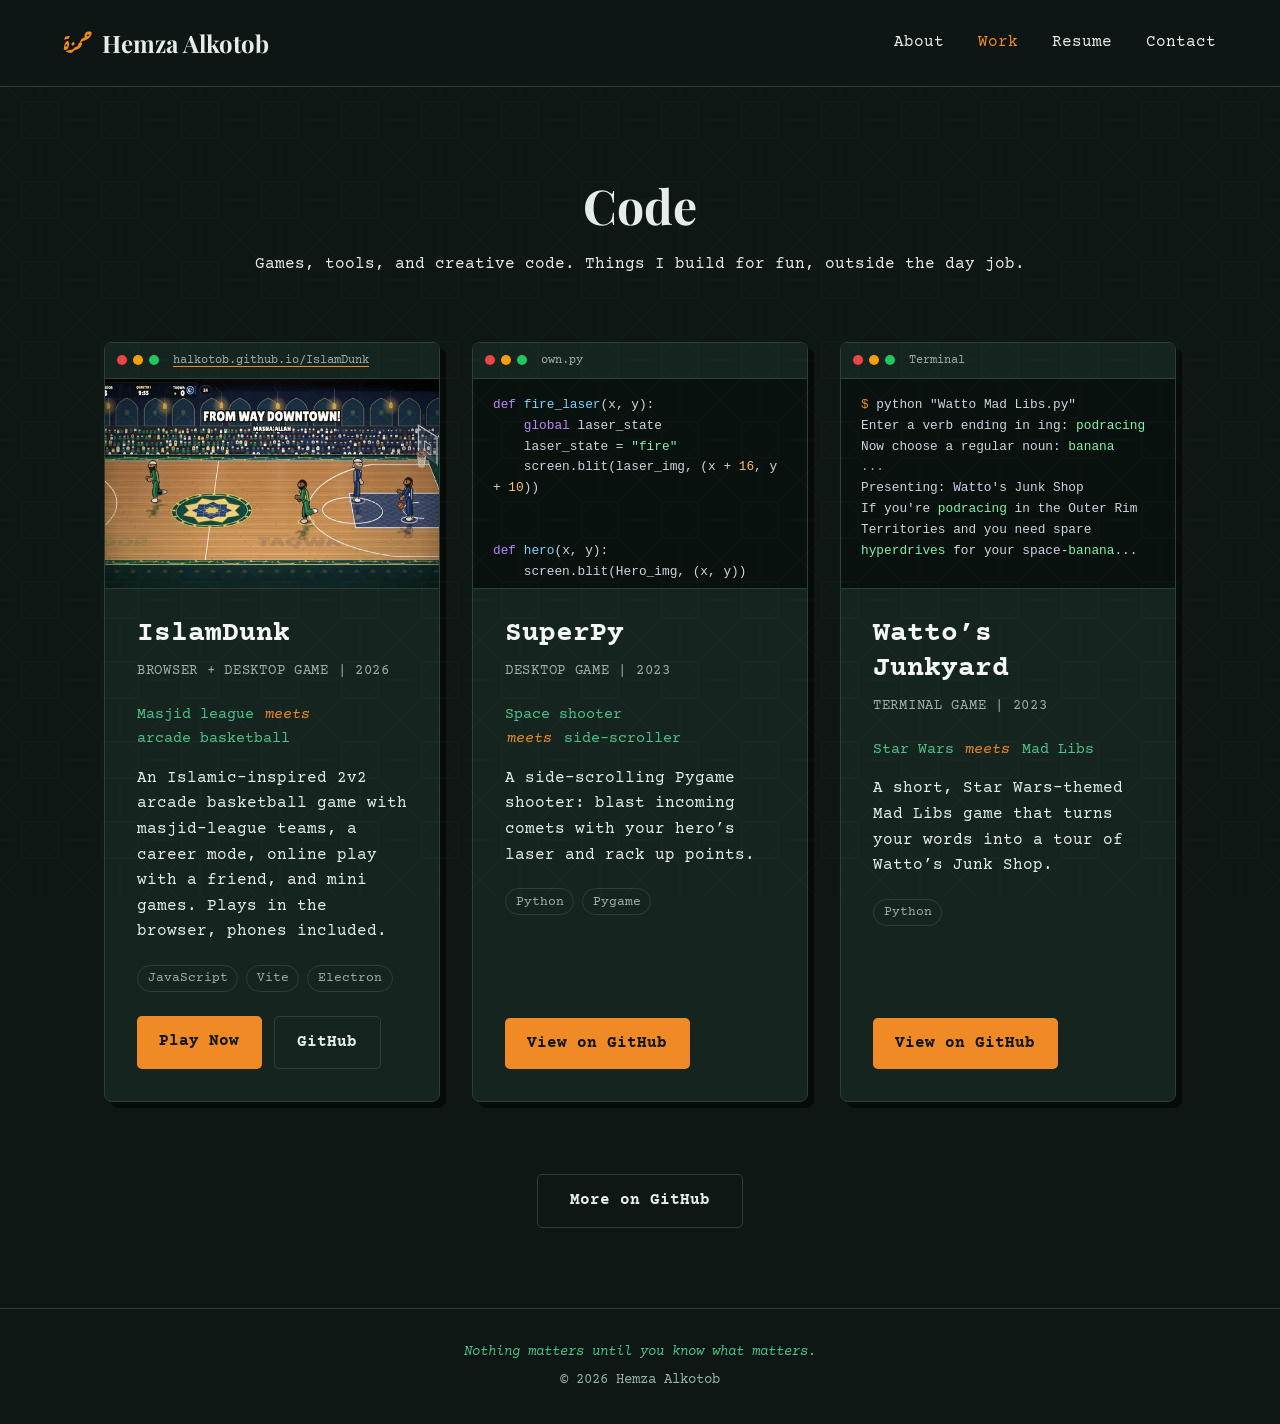
==== commit eaa9db7c: "Add design skills, a voice skill, and first polish passes Vendor animation skills (emilkowalski/skil" ====
--- a/code.html
+++ b/code.html
@@ -14,13 +14,13 @@
   <link rel="icon" href="images/favicon.svg" type="image/svg+xml">
   <link rel="preconnect" href="https://fonts.googleapis.com">
   <link rel="preconnect" href="https://fonts.gstatic.com" crossorigin>
-  <link href="https://fonts.googleapis.com/css2?family=Aref+Ruqaa:wght@700&family=Playfair+Display:wght@700&family=Courier+Prime:wght@400;700&display=swap" rel="stylesheet">
+  <link href="https://fonts.googleapis.com/css2?family=Aref+Ruqaa:wght@700&family=Playfair+Display:wght@700&family=Courier+Prime:ital,wght@0,400;0,700;1,400&display=swap" rel="stylesheet">
   <link rel="stylesheet" href="css/styles.css">
   <script src="script.js" defer></script>
 </head>
 <body>
   <header>
-    <div class="logo"><a href="index.html"><span class="logo-ar" lang="ar" aria-hidden="true">حمزة</span>Hemza Alkotob</a></div>
+    <div class="logo"><a href="index.html"><span class="logo-ar" lang="ar" dir="rtl" aria-hidden="true">حمزة</span>Hemza Alkotob</a></div>
     <button class="nav-toggle" aria-expanded="false" aria-controls="site-nav" aria-label="Toggle navigation">&#9776;</button>
     <nav id="site-nav">
       <a href="index.html#about">About</a>
@@ -89,7 +89,7 @@
             <h2 class="card-title">SuperPy</h2>
             <p class="card-meta">Desktop Game | 2023</p>
             <p class="mashup">Space shooter <em>meets</em> side-scroller</p>
-            <p class="card-logline">A side-scrolling Pygame shooter: blast incoming comets with your hero's laser and rack up points.</p>
+            <p class="card-logline">A side-scrolling Pygame shooter: blast incoming comets with your hero’s laser and rack up points.</p>
             <ul class="tag-list" aria-label="Tech stack">
               <li>Python</li>
               <li>Pygame</li>
@@ -115,10 +115,10 @@
         </div>
         <div class="card-body">
           <div class="card-info">
-            <h2 class="card-title">Watto's Junkyard</h2>
+            <h2 class="card-title">Watto’s Junkyard</h2>
             <p class="card-meta">Terminal Game | 2023</p>
             <p class="mashup"><cite>Star Wars</cite> <em>meets</em> Mad Libs</p>
-            <p class="card-logline">A short, Star Wars-themed Mad Libs game that turns your words into a tour of Watto's Junk Shop.</p>
+            <p class="card-logline">A short, Star Wars-themed Mad Libs game that turns your words into a tour of Watto’s Junk Shop.</p>
             <ul class="tag-list" aria-label="Tech stack">
               <li>Python</li>
             </ul>
--- a/css/styles.css
+++ b/css/styles.css
@@ -58,6 +58,38 @@
 
 a {
   color: var(--accent);
+  text-underline-offset: 0.18em;
+  text-decoration-thickness: from-font;
+}
+
+/* --- Typography defaults --- */
+html {
+  -webkit-font-smoothing: antialiased; /* Light text on a dark ground renders heavy without this */
+  -moz-osx-font-smoothing: grayscale;
+}
+
+h1, h2, h3, .card-title, .hero-role, .section-intro, .mashup {
+  text-wrap: balance;
+}
+
+p, dd, li {
+  text-wrap: pretty;
+}
+
+/* Monospace runs wide: cap prose near 65 characters */
+.about-text > p:not(.kicker):not(.signature):not(.mashup-line),
+.contact-section > p,
+.card-logline {
+  max-width: 65ch;
+}
+
+.contact-section > p {
+  margin-inline: auto;
+}
+
+::selection {
+  background: var(--accent);
+  color: var(--bg-deep);
 }
 
 img {
@@ -221,7 +253,7 @@
   color: var(--muted);
   text-decoration: none;
   font-size: 0.9rem;
-  letter-spacing: 1px;
+  letter-spacing: 0.069em;
   text-transform: uppercase;
   transition: color 0.3s;
 }
@@ -323,7 +355,7 @@
 .now-list dt {
   color: var(--muted);
   text-transform: uppercase;
-  letter-spacing: 0.5px;
+  letter-spacing: 0.05em;
   font-size: 0.85rem;
   padding-top: 0.1rem;
 }
@@ -335,7 +367,7 @@
   font-weight: normal;
   color: var(--muted);
   text-transform: uppercase;
-  letter-spacing: 0.5px;
+  letter-spacing: 0.05em;
 }
 
 .tag-list.interests {
@@ -675,7 +707,7 @@
   font-size: 0.9rem;
   margin: 0.5rem 0 1.25rem 0;
   text-transform: uppercase;
-  letter-spacing: 0.5px;
+  letter-spacing: 0.05em;
 }
 
 .tag-list {
@@ -761,7 +793,7 @@
 .script-details dt {
   color: var(--muted);
   text-transform: uppercase;
-  letter-spacing: 0.5px;
+  letter-spacing: 0.05em;
   font-size: 0.85rem;
   padding-top: 0.1rem;
 }
@@ -815,7 +847,7 @@
 .slugline {
   font-family: var(--font-body);
   color: var(--accent);
-  letter-spacing: 2px;
+  letter-spacing: 0.125em;
   margin-bottom: 0.75rem;
 }
 
@@ -824,7 +856,7 @@
   max-width: 960px;
   margin: 4rem auto 0;
   color: var(--muted);
-  letter-spacing: 2px;
+  letter-spacing: 0.125em;
 }
 
 /* --- PDF Modal --- */
@@ -1112,7 +1144,7 @@
   color: var(--muted);
   font-size: 0.8rem;
   text-transform: uppercase;
-  letter-spacing: 1px;
+  letter-spacing: 0.078em;
   margin-bottom: 0.25rem;
 }
 
@@ -1170,6 +1202,408 @@
   }
 }
 
+/* =========================================================
+   Comic touches
+   ========================================================= */
+:root {
+  --font-comic: 'Bangers', 'Impact', sans-serif;
+  --paper: #F4ECD8;
+  --ink: #0B0B0B;
+}
+
+/* --- Intro overlay --- */
+.comic-intro {
+  display: none;
+}
+
+.intro-on body {
+  overflow: hidden;
+}
+
+.intro-on .comic-intro {
+  display: flex;
+  position: fixed;
+  inset: 0;
+  z-index: 100;
+  align-items: center;
+  justify-content: center;
+  overflow: hidden;
+  background:
+    radial-gradient(circle, rgba(76, 195, 138, 0.2) 1.6px, transparent 1.7px) 0 0 / 14px 14px,
+    radial-gradient(ellipse at 50% 45%, #15281f, var(--bg-deep) 75%);
+  cursor: pointer;
+  animation: intro-out 0.45s ease-in var(--t-exit) forwards;
+
+  /* One timeline for the whole opening. Greetings speed up as they come
+     (gaps 400 → 340 → 290ms) so they read as a wave, not a metronome.
+     The splash overlaps the sweep, and the stamp lands on the slam's settle. */
+  --t-b1: 0.15s;
+  --t-b2: 0.55s;
+  --t-b3: 0.89s;
+  --t-b4: 1.18s;
+  --t-sweep: 2.1s;    /* greetings leave together */
+  --t-bubble: 2.2s;   /* starts while the sweep is still moving */
+  --t-slam: 2.75s;    /* the lead */
+  --t-impact: 3.1s;   /* 70% through the slam */
+  --t-stamp: 3.15s;   /* signature signs as the name settles */
+  --t-exit: 4.55s;
+}
+
+.comic-intro.leaving {
+  animation: intro-out 0.4s ease-in forwards;
+}
+
+@keyframes intro-out {
+  to { opacity: 0; transform: scale(1.04); visibility: hidden; }
+}
+
+.intro-stage {
+  position: relative;
+  width: min(92vw, 960px);
+  height: min(84vh, 640px);
+}
+
+/* Greetings pop in one by one, then get swept away */
+.intro-boxes {
+  position: absolute;
+  inset: 0;
+  animation: boxes-away 0.3s ease-in var(--t-sweep) forwards;
+}
+
+@keyframes boxes-away {
+  to { opacity: 0; transform: scale(0.9); }
+}
+
+.ibox {
+  position: absolute;
+  font-family: var(--font-comic);
+  font-size: clamp(1.6rem, 6vw, 3.4rem);
+  letter-spacing: 0.018em;
+  line-height: 1.05;
+  color: var(--ink);
+  opacity: 0;
+  animation: pop 0.45s cubic-bezier(0.3, 1.6, 0.5, 1) forwards;
+}
+
+@keyframes pop {
+  0%   { opacity: 0; transform: scale(var(--s, 0.2)) rotate(var(--r, 0deg)); }
+  100% { opacity: 1; transform: scale(1) rotate(var(--r, 0deg)); }
+}
+
+/* --s varies the travel: the closing "Welcome" line pops from furthest */
+.b1 { top: 6%;  left: 4%;   --r: -5deg; --s: 0.4;  animation-delay: var(--t-b1); }
+.b2 { top: 14%; right: 4%;  --r: 4deg;  --s: 0.35; animation-delay: var(--t-b2); }
+.b3 { top: 44%; left: 10%;  --r: 3deg;  --s: 0.45; animation-delay: var(--t-b3); }
+.b4 { top: 64%; right: 3%;  --r: -2deg; --s: 0.2;  animation-delay: var(--t-b4); animation-duration: 0.5s; max-width: 70%; font-size: clamp(1.4rem, 5vw, 3rem); }
+
+/* Thought bubble: cloud with a trail of little puffs */
+.thought {
+  padding: 0.6em 1em;
+  background: #fff;
+  border: 3px solid var(--ink);
+  border-radius: 50% / 45%;
+  box-shadow: 6px 6px 0 rgba(0, 0, 0, 0.45);
+}
+
+.thought::before,
+.thought::after {
+  content: "";
+  position: absolute;
+  background: #fff;
+  border: 3px solid var(--ink);
+  border-radius: 50%;
+}
+
+.thought::before {
+  width: 0.5em;
+  height: 0.5em;
+  bottom: -0.55em;
+  left: 22%;
+}
+
+.thought::after {
+  width: 0.28em;
+  height: 0.28em;
+  bottom: -0.95em;
+  left: 16%;
+}
+
+/* Ripped-page caption box */
+.torn {
+  padding: 0.55em 0.9em 0.65em;
+  background: var(--paper);
+  filter: drop-shadow(6px 6px 0 rgba(0, 0, 0, 0.5));
+  clip-path: polygon(
+    0% 6%, 6% 0%, 13% 5%, 21% 1%, 30% 6%, 39% 0%, 48% 5%, 57% 1%, 66% 6%, 75% 0%, 84% 5%, 92% 1%, 100% 5%,
+    98% 50%, 100% 95%,
+    93% 100%, 85% 95%, 76% 100%, 67% 94%, 58% 99%, 49% 95%, 40% 100%, 31% 94%, 22% 99%, 13% 95%, 5% 100%, 0% 94%,
+    2% 50%
+  );
+}
+
+.b2.torn { background: var(--accent); }
+
+/* The splash: speech bubble, then the name slams in */
+.intro-splash {
+  position: absolute;
+  inset: 0;
+  display: flex;
+  flex-direction: column;
+  align-items: center;
+  justify-content: center;
+  gap: 2.25rem;
+  text-align: center;
+  /* No entrance of its own: the bubble and the name carry it */
+}
+
+/* Burst lines behind the splash: decoration, fades in on the slam's impact */
+.intro-splash::before {
+  opacity: 0;
+  animation: fade-in 0.25s ease-out var(--t-impact) forwards;
+  content: "";
+  position: absolute;
+  left: 50%;
+  top: 58%;
+  width: 180vmax;
+  height: 180vmax;
+  translate: -50% -50%;
+  background: repeating-conic-gradient(from 0deg, rgba(240, 138, 36, 0.18) 0deg 4deg, transparent 4deg 12deg);
+  -webkit-mask: radial-gradient(circle, transparent 8%, #000 30%, transparent 65%);
+          mask: radial-gradient(circle, transparent 8%, #000 30%, transparent 65%);
+  z-index: -1;
+}
+
+@keyframes fade-in {
+  to { opacity: 1; }
+}
+
+.splash-bubble {
+  max-width: min(86vw, 560px);
+  font-size: clamp(1rem, 2.6vw, 1.25rem);
+  opacity: 0;
+  --s: 0.6; /* support: travels less than the name */
+  animation: pop 0.4s cubic-bezier(0.3, 1.6, 0.5, 1) var(--t-bubble) forwards;
+}
+
+.intro-splash .name-callout {
+  opacity: 0;
+  animation: slam 0.5s cubic-bezier(0.2, 1.4, 0.4, 1) var(--t-slam) forwards;
+}
+
+@keyframes slam {
+  0%   { opacity: 0; transform: scale(2.2) rotate(-6deg); }
+  70%  { opacity: 1; transform: scale(0.96) rotate(-2.5deg); }
+  100% { opacity: 1; transform: scale(1) rotate(-3deg); }
+}
+
+.intro-splash .callout-sig {
+  opacity: 0;
+  animation: sign 0.5s ease-out var(--t-stamp) forwards;
+}
+
+@keyframes sign {
+  from { opacity: 0; clip-path: inset(0 0 0 100%); }
+  to   { opacity: 1; clip-path: inset(0 0 0 0); }
+}
+
+.callout-role {
+  display: block;
+  margin-top: 0.6rem;
+  font-family: var(--font-comic);
+  font-size: clamp(1.1rem, 3.5vw, 1.7rem);
+  letter-spacing: 0.074em;
+  color: var(--green);
+  text-shadow: 2px 2px 0 var(--ink);
+}
+
+/* --- Character-intro name lettering (intro splash + hero) --- */
+.name-callout {
+  position: relative;
+  display: inline-block;
+  transform: rotate(-3deg);
+  font-weight: 400;
+}
+
+.callout-name {
+  display: block;
+  font-family: var(--font-comic);
+  font-size: clamp(3.4rem, 13vw, 8rem);
+  line-height: 0.92;
+  letter-spacing: 0.023em;
+  color: #fff;
+  -webkit-text-stroke: 2px var(--ink);
+  text-shadow:
+    3px 3px 0 var(--accent),
+    6px 6px 0 var(--accent),
+    9px 9px 0 var(--ink);
+}
+
+/* Arabic calligraphy signature stamped across the name */
+.callout-sig {
+  position: absolute;
+  right: -0.3em;
+  top: -0.75em;
+  font-family: 'Aref Ruqaa', serif;
+  font-size: clamp(2.4rem, 8vw, 4.6rem);
+  line-height: 1;
+  color: var(--green);
+  text-shadow: 3px 3px 0 var(--ink);
+  transform: rotate(-8deg);
+}
+
+.intro-skip {
+  position: absolute;
+  bottom: 1.5rem;
+  right: 1.5rem;
+  padding: 0.45rem 1rem;
+  background: var(--paper);
+  border: 2px solid var(--ink);
+  box-shadow: 3px 3px 0 var(--ink);
+  font-family: var(--font-comic);
+  font-size: 1.1rem;
+  letter-spacing: 0.057em;
+  color: var(--ink);
+  cursor: pointer;
+}
+
+@media (max-width: 768px) {
+  .intro-stage { height: 80vh; }
+  .b1 { top: 6%;  left: 2%; }
+  .b2 { top: 28%; right: 2%; }
+  .b3 { top: 50%; left: 4%; }
+  .b4 { top: 72%; right: 2%; max-width: 90%; }
+  .callout-sig { right: -0.1em; top: -0.95em; }
+}
+
+/* --- Title page (hero) --- */
+.hero {
+  background:
+    radial-gradient(circle, rgba(76, 195, 138, 0.12) 1.5px, transparent 1.6px) 0 0 / 16px 16px,
+    radial-gradient(ellipse at 50% 0%, rgba(240, 138, 36, 0.24), transparent 60%),
+    linear-gradient(180deg, var(--bg-deep) 0%, var(--bg) 100%);
+  padding-bottom: 4rem;
+}
+
+.issue-tag {
+  position: relative;
+  padding: 0.2rem 0.75rem;
+  background: var(--paper);
+  border: 2px solid var(--ink);
+  box-shadow: 3px 3px 0 var(--accent);
+  font-family: var(--font-comic);
+  font-size: 1rem;
+  letter-spacing: 0.062em;
+  color: var(--ink);
+  rotate: -2deg;
+}
+
+.hero-callout {
+  margin-top: 2.75rem;
+}
+
+.hero-role {
+  position: relative;
+  margin-top: 0.75rem;
+  font-family: var(--font-comic);
+  font-size: clamp(1.3rem, 4vw, 2rem);
+  letter-spacing: 0.062em;
+  color: var(--green);
+}
+
+.hero-role span {
+  color: var(--accent);
+}
+
+.caption-box {
+  position: relative;
+  max-width: 620px;
+  padding: 0.9rem 1.2rem;
+  background: var(--paper);
+  border: 2px solid var(--ink);
+  box-shadow: 5px 5px 0 var(--accent);
+  color: var(--ink);
+  text-align: left;
+}
+
+.hero-summary {
+  margin-top: 1.75rem;
+  font-size: 0.95rem;
+  rotate: -0.6deg;
+}
+
+.speech {
+  position: relative;
+  max-width: 560px;
+  padding: 0.85rem 1.4rem;
+  background: #fff;
+  border: 2px solid var(--ink);
+  border-radius: 28px;
+  color: var(--ink);
+}
+
+.speech::after {
+  content: "";
+  position: absolute;
+  bottom: -14px;
+  right: 18%;
+  border: 9px solid transparent;
+  border-top: 14px solid var(--ink);
+  border-bottom: 0;
+}
+
+.hero-bubble {
+  margin-top: 1.75rem;
+  font-size: 0.95rem;
+  rotate: 0.5deg;
+}
+
+/* --- Chapter kickers --- */
+.kicker {
+  display: inline-block;
+  margin-bottom: 0.75rem;
+  padding: 0.15rem 0.65rem;
+  background: var(--accent);
+  border: 2px solid var(--ink);
+  font-family: var(--font-comic);
+  font-size: 1rem;
+  letter-spacing: 0.062em;
+  color: var(--ink);
+  rotate: -1.5deg;
+}
+
+.work-section .kicker,
+.contact-section .kicker {
+  display: table;
+  margin: 0 auto 0.75rem;
+}
+
+/* --- Cards read like panels --- */
+.card {
+  box-shadow: 6px 6px 0 rgba(0, 0, 0, 0.55);
+}
+
+.card:hover {
+  box-shadow: 6px 6px 0 var(--accent);
+}
+
+.replay-link {
+  color: var(--muted);
+}
+
+.replay-link:hover {
+  color: var(--accent);
+}
+
+@media (max-width: 768px) {
+  .hero {
+    padding: 3rem 16px 3.5rem;
+  }
+  .about-text .kicker {
+    margin-left: auto;
+    margin-right: auto;
+  }
+}
+
 @media (prefers-reduced-motion: reduce) {
   html {
     scroll-behavior: auto;
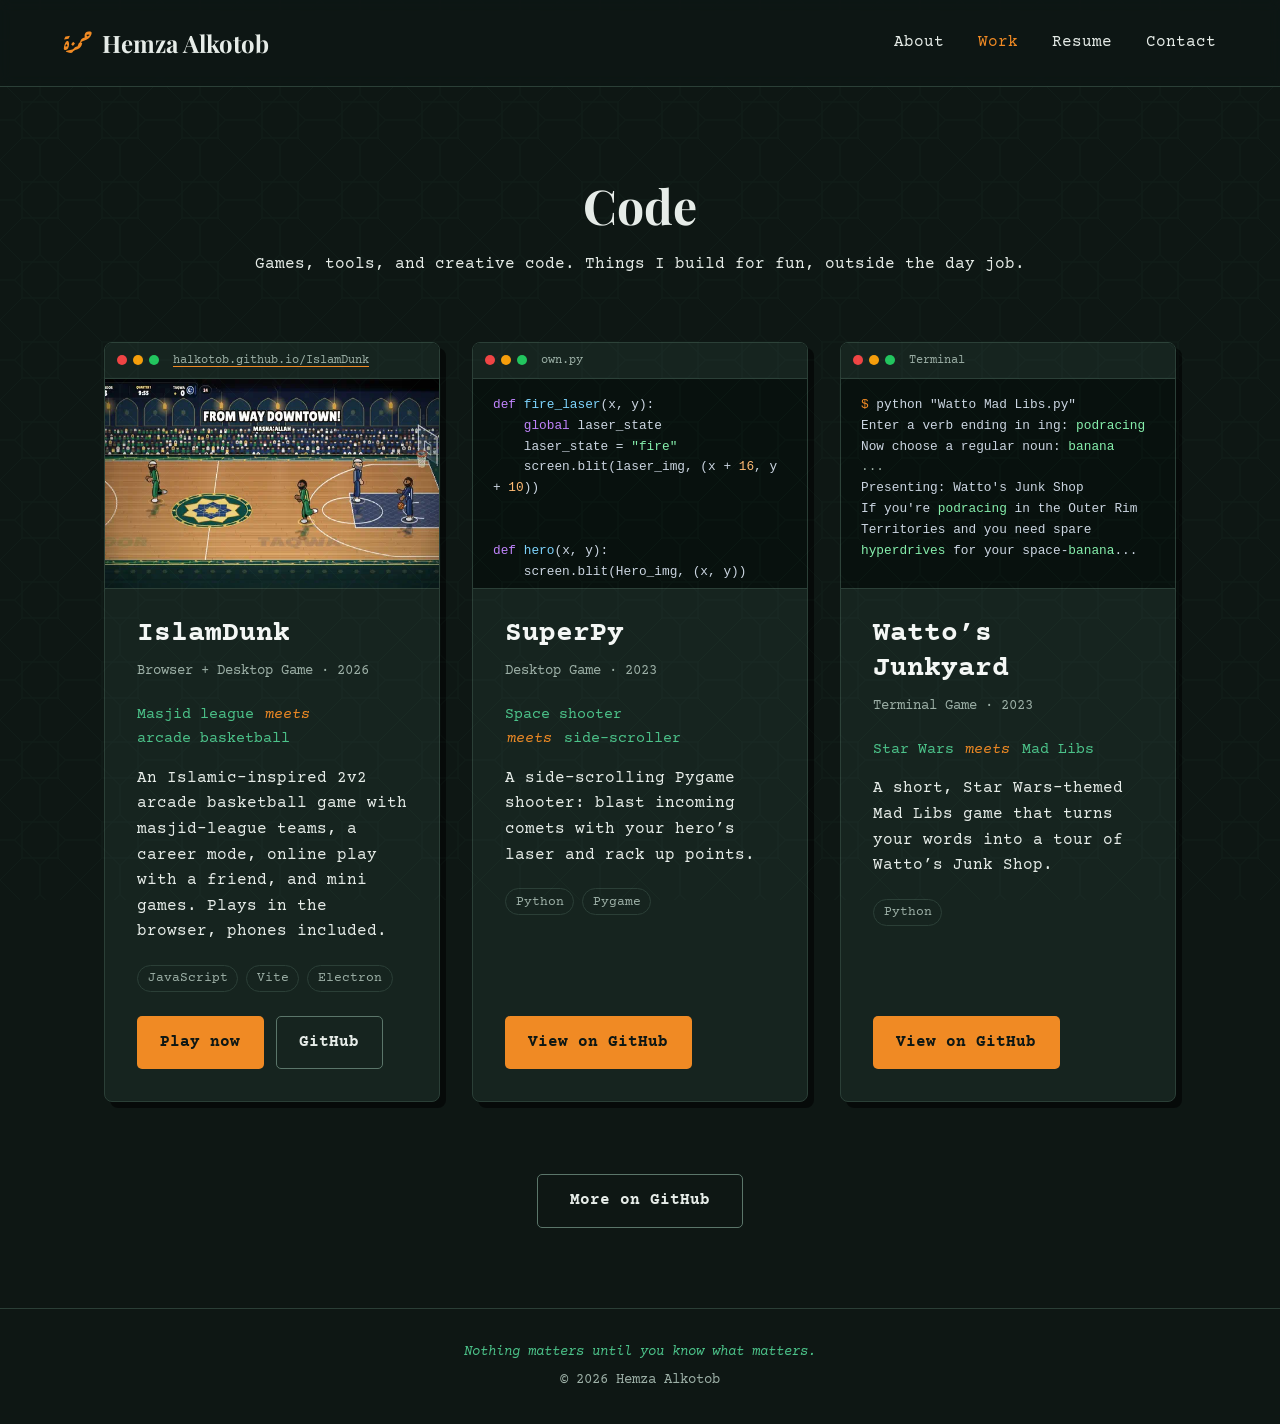
==== commit 7ac7fd9f: "Full design pass with every skill; add Vercel web guidelines Add web-design-guidelines as a local sk" ====
--- a/code.html
+++ b/code.html
@@ -11,6 +11,8 @@
   <meta property="og:url" content="https://halkotob.github.io/hemza-portfolio-1/code.html">
   <meta property="og:image" content="https://halkotob.github.io/hemza-portfolio-1/images/projects/islamdunk-gameplay.jpg">
   <meta name="twitter:card" content="summary_large_image">
+  <meta name="theme-color" content="#0E1714">
+  <meta name="color-scheme" content="dark">
   <link rel="icon" href="images/favicon.svg" type="image/svg+xml">
   <link rel="preconnect" href="https://fonts.googleapis.com">
   <link rel="preconnect" href="https://fonts.gstatic.com" crossorigin>
@@ -19,9 +21,10 @@
   <script src="script.js" defer></script>
 </head>
 <body>
+  <a class="skip-link" href="#main">Skip to content</a>
   <header>
-    <div class="logo"><a href="index.html"><span class="logo-ar" lang="ar" dir="rtl" aria-hidden="true">حمزة</span>Hemza Alkotob</a></div>
-    <button class="nav-toggle" aria-expanded="false" aria-controls="site-nav" aria-label="Toggle navigation">&#9776;</button>
+    <div class="logo"><a href="index.html"><span class="logo-ar" lang="ar" dir="rtl" aria-hidden="true">حمزة</span><span translate="no">Hemza Alkotob</span></a></div>
+    <button class="nav-toggle" aria-expanded="false" aria-controls="site-nav" aria-label="Menu">&#9776;</button>
     <nav id="site-nav">
       <a href="index.html#about">About</a>
       <a href="index.html#work" aria-current="page">Work</a>
@@ -30,7 +33,7 @@
     </nav>
   </header>
 
-  <main class="page-content">
+  <main id="main" class="page-content">
     <div class="library-header">
       <h1>Code</h1>
       <p>Games, tools, and creative code. Things I build for fun, outside the day job.</p>
@@ -47,14 +50,14 @@
             <div class="window-bar"><i></i><i></i><i></i><em>halkotob.github.io/IslamDunk</em></div>
             <picture>
               <source srcset="images/projects/islamdunk-gameplay.jpg" media="(prefers-reduced-motion: reduce)">
-              <img src="images/projects/islamdunk-gameplay.webp" alt="" loading="lazy">
+              <img width="640" height="360" src="images/projects/islamdunk-gameplay.webp" alt="" loading="lazy">
             </picture>
           </div>
         </a>
         <div class="card-body">
           <div class="card-info">
             <h2 class="card-title">IslamDunk</h2>
-            <p class="card-meta">Browser + Desktop Game | 2026</p>
+            <p class="card-meta">Browser + Desktop Game · 2026</p>
             <p class="mashup">Masjid league <em>meets</em> arcade basketball</p>
             <p class="card-logline">An Islamic-inspired 2v2 arcade basketball game with masjid-league teams, a career mode, online play with a friend, and mini games. Plays in the browser, phones included.</p>
             <ul class="tag-list" aria-label="Tech stack">
@@ -64,7 +67,7 @@
             </ul>
           </div>
           <div class="card-actions">
-            <a href="https://halkotob.github.io/IslamDunk/" class="btn" target="_blank" rel="noopener">Play Now</a>
+            <a href="https://halkotob.github.io/IslamDunk/" class="btn" target="_blank" rel="noopener">Play now</a>
             <a href="https://github.com/halkotob/IslamDunk" class="btn btn-secondary" target="_blank" rel="noopener">GitHub</a>
           </div>
         </div>
@@ -87,7 +90,7 @@
         <div class="card-body">
           <div class="card-info">
             <h2 class="card-title">SuperPy</h2>
-            <p class="card-meta">Desktop Game | 2023</p>
+            <p class="card-meta">Desktop Game · 2023</p>
             <p class="mashup">Space shooter <em>meets</em> side-scroller</p>
             <p class="card-logline">A side-scrolling Pygame shooter: blast incoming comets with your hero’s laser and rack up points.</p>
             <ul class="tag-list" aria-label="Tech stack">
@@ -116,7 +119,7 @@
         <div class="card-body">
           <div class="card-info">
             <h2 class="card-title">Watto’s Junkyard</h2>
-            <p class="card-meta">Terminal Game | 2023</p>
+            <p class="card-meta">Terminal Game · 2023</p>
             <p class="mashup"><cite>Star Wars</cite> <em>meets</em> Mad Libs</p>
             <p class="card-logline">A short, Star Wars-themed Mad Libs game that turns your words into a tour of Watto’s Junk Shop.</p>
             <ul class="tag-list" aria-label="Tech stack">
--- a/css/styles.css
+++ b/css/styles.css
@@ -3,7 +3,8 @@
   --bg: #0E1714;            /* Near-black forest green */
   --bg-deep: #08110E;
   --surface: #16241F;
-  --border: #2B3F37;
+  --border: #2B3F37;        /* Dividers and card edges (decorative) */
+  --border-strong: #5B766A; /* Edges of controls: 3:1+ on --bg and --surface */
   --text: #E6ECE8;
   --text-strong: #F4F7F5;
   --muted: #9DB0A7;
@@ -12,11 +13,41 @@
   --green: #4CC38A;         /* Secondary green */
   --font-display: 'Playfair Display', serif;
   --font-body: 'Courier Prime', monospace;
-  --header-height: 5.25rem;
+  --header-height: 5.5rem;  /* Measured: 87px desktop */
+  /* Motion: strong ease-out for UI, short durations */
+  --ease-out: cubic-bezier(0.23, 1, 0.32, 1);
+  --dur-press: 160ms;
+  --dur-hover: 200ms;
 }
 
 html {
   scroll-behavior: smooth;
+  scroll-padding-top: var(--header-height); /* Sticky header never covers an anchor or focused element */
+  color-scheme: dark;
+}
+
+a, button {
+  touch-action: manipulation;
+  -webkit-tap-highlight-color: transparent; /* Press feedback comes from :active instead */
+}
+
+.skip-link {
+  position: absolute;
+  top: 0.75rem;
+  left: 0.75rem;
+  z-index: 200; /* Above the comic intro */
+  padding: 0.6rem 1rem;
+  background: var(--paper);
+  border: 2px solid var(--ink);
+  box-shadow: 3px 3px 0 var(--accent);
+  color: var(--ink);
+  font-weight: bold;
+  text-decoration: none;
+  translate: 0 -200%;
+}
+
+.skip-link:focus-visible {
+  translate: 0 0;
 }
 
 * {
@@ -76,6 +107,16 @@
   text-wrap: pretty;
 }
 
+/* Long words, URLs and emails wrap instead of escaping their box (found by break-ui) */
+.card-body,
+.now-list dd,
+.mashup,
+.mashup-line,
+.contact-section,
+.library-header {
+  overflow-wrap: anywhere;
+}
+
 /* Monospace runs wide: cap prose near 65 characters */
 .about-text > p:not(.kicker):not(.signature):not(.mashup-line),
 .contact-section > p,
@@ -95,6 +136,7 @@
 img {
   display: block;
   max-width: 100%;
+  height: auto; /* width/height attributes reserve space; CSS keeps the ratio */
 }
 
 :focus-visible {
@@ -146,10 +188,10 @@
 }
 
 nav a {
-  margin-left: 1.5rem;
+  margin-inline-start: 1.5rem;
   text-decoration: none;
   color: inherit;
-  transition: color 0.3s;
+  transition: color var(--dur-hover) var(--ease-out);
 }
 
 nav a:hover,
@@ -160,7 +202,7 @@
 .nav-toggle {
   display: none;
   background: none;
-  border: 1px solid var(--border);
+  border: 1px solid var(--border-strong);
   border-radius: 5px;
   color: var(--text);
   font-size: 1.25rem;
@@ -169,7 +211,7 @@
   cursor: pointer;
 }
 
-/* --- Landing / Greeting --- */
+/* --- Title page (hero) --- */
 .hero {
   position: relative;
   overflow: hidden;
@@ -188,89 +230,6 @@
   border-bottom: 1px solid var(--border);
 }
 
-/* Large, slowly turning 8-point star behind the greeting */
-.hero-star {
-  position: absolute;
-  top: 50%;
-  left: 50%;
-  width: min(80vw, 620px);
-  aspect-ratio: 1;
-  translate: -50% -55%;
-  background: url(../images/star.svg) center / contain no-repeat;
-  opacity: 0.18;
-  animation: spin 180s linear infinite;
-  pointer-events: none;
-}
-
-@keyframes spin {
-  to { rotate: 360deg; }
-}
-
-.greeting {
-  position: relative;
-  font-family: var(--font-display);
-  font-size: clamp(3.5rem, 13vw, 8rem);
-  font-weight: 700;
-  line-height: 1.1;
-  color: #fff;
-  min-height: 1.1em;
-}
-
-.cursor {
-  display: inline-block;
-  width: 0.06em;
-  height: 0.85em;
-  margin-left: 0.08em;
-  vertical-align: -0.04em;
-  background-color: var(--accent);
-  animation: blink 1s steps(1) infinite;
-}
-
-@keyframes blink {
-  50% { opacity: 0; }
-}
-
-.hero-intro {
-  position: relative;
-  margin-top: 1.5rem;
-  font-size: clamp(1.05rem, 2.5vw, 1.3rem);
-  max-width: 640px; /* Constrain line length for readability */
-}
-
-.hero-intro strong {
-  color: #fff;
-}
-
-.scroll-cue {
-  position: absolute;
-  bottom: 2rem;
-  left: 50%;
-  translate: -50% 0;
-  display: flex;
-  flex-direction: column;
-  align-items: center;
-  gap: 0.25rem;
-  color: var(--muted);
-  text-decoration: none;
-  font-size: 0.9rem;
-  letter-spacing: 0.069em;
-  text-transform: uppercase;
-  transition: color 0.3s;
-}
-
-.scroll-cue:hover {
-  color: var(--accent);
-}
-
-.scroll-cue .arrow {
-  font-size: 1.5rem;
-  animation: bob 2s ease-in-out infinite;
-}
-
-@keyframes bob {
-  50% { transform: translateY(6px); }
-}
-
 /* --- Ornament divider (line · star · line) --- */
 .ornament {
   display: flex;
@@ -343,7 +302,7 @@
 
 .now-list {
   display: grid;
-  grid-template-columns: max-content 1fr;
+  grid-template-columns: max-content minmax(0, 1fr);
   gap: 0.4rem 1.25rem;
   margin-top: 1.75rem;
   padding: 1rem 1.25rem;
@@ -354,8 +313,6 @@
 
 .now-list dt {
   color: var(--muted);
-  text-transform: uppercase;
-  letter-spacing: 0.05em;
   font-size: 0.85rem;
   padding-top: 0.1rem;
 }
@@ -366,8 +323,6 @@
   font-size: 0.85rem;
   font-weight: normal;
   color: var(--muted);
-  text-transform: uppercase;
-  letter-spacing: 0.05em;
 }
 
 .tag-list.interests {
@@ -382,109 +337,6 @@
   line-height: 1;
   color: var(--accent);
   text-align: right;
-}
-
-/* --- Two Paths (Technical / Creative) --- */
-.paths {
-  padding: 5rem 0 0;
-}
-
-.paths .section-heading {
-  text-align: center;
-  margin: 2rem 0 3rem;
-}
-
-.split-container {
-  display: flex;
-  min-height: 70vh;
-  border-top: 1px solid var(--border);
-}
-
-.split-panel {
-  flex: 1;
-  display: flex;
-  flex-direction: column;
-  justify-content: center;
-  align-items: center;
-  gap: 2.5rem;
-  text-align: center;
-  padding: 4rem 2rem;
-  color: #fff;
-  text-decoration: none;
-  transition: flex 0.5s ease-in-out, background-color 0.5s;
-}
-
-.split-panel.technical {
-  background: radial-gradient(ellipse at 50% 30%, rgba(16, 122, 108, 0.22), transparent 70%), #0d1422;
-}
-
-.split-panel.creative {
-  background: radial-gradient(ellipse at 50% 30%, rgba(217, 119, 6, 0.2), transparent 70%), #16131a;
-  border-left: 2px solid var(--border);
-}
-
-.split-panel:hover {
-  flex: 1.2; /* Slightly grow panel on hover */
-}
-
-.split-content h2 {
-  font-family: var(--font-display);
-  font-size: 2.5rem;
-  margin-bottom: 0.5rem;
-}
-
-.split-panel:hover .btn {
-  background-color: var(--accent-hover);
-}
-
-/* Panel previews */
-.panel-preview {
-  width: min(100%, 400px);
-  transition: transform 0.5s;
-}
-
-.split-panel:hover .panel-preview {
-  transform: translateY(-6px) scale(1.03);
-}
-
-.panel-preview.pages {
-  position: relative;
-  height: 250px;
-}
-
-.panel-preview.pages img {
-  position: absolute;
-  top: 0;
-  left: 50%;
-  width: 170px;
-  border-radius: 2px;
-  box-shadow: 0 12px 30px rgba(0, 0, 0, 0.55);
-  transition: rotate 0.5s, translate 0.5s;
-}
-
-.panel-preview.pages img:nth-child(1) {
-  translate: -110% 16px;
-  rotate: -9deg;
-}
-
-.panel-preview.pages img:nth-child(2) {
-  translate: -50% 0;
-  rotate: -1deg;
-}
-
-.panel-preview.pages img:nth-child(3) {
-  translate: 10% 16px;
-  rotate: 8deg;
-}
-
-.split-panel:hover .panel-preview.pages img:nth-child(1) {
-  translate: -125% 16px;
-  rotate: -12deg;
-}
-
-.split-panel:hover .panel-preview.pages img:nth-child(3) {
-  translate: 25% 16px;
-  rotate: 11deg;
 }
 
 /* Fake browser / editor window chrome */
@@ -562,25 +414,43 @@
   text-decoration: none;
   font-family: var(--font-body);
   font-weight: bold;
+  max-width: 100%;
+  overflow-wrap: anywhere;
+  text-align: center;
+  border: 1px solid transparent; /* Same box as .btn-secondary, so paired buttons align */
   border-radius: 5px;
-  transition: background-color 0.3s, transform 0.3s;
-}
-
-.btn:hover {
-  background-color: var(--accent-hover);
-  transform: translateY(-2px);
+  transition:
+    background-color var(--dur-hover) var(--ease-out),
+    border-color var(--dur-hover) var(--ease-out),
+    color var(--dur-hover) var(--ease-out),
+    transform var(--dur-press) var(--ease-out);
+}
+
+.btn:active {
+  transform: scale(0.97);
 }
 
 .btn-secondary {
   background-color: transparent;
   color: var(--text);
-  border: 1px solid var(--border);
-}
-
-.btn-secondary:hover {
-  background-color: transparent;
-  border-color: var(--accent);
-  color: var(--accent);
+  border-color: var(--border-strong);
+}
+
+@media (hover: hover) {
+  .btn:hover {
+    background-color: var(--accent-hover);
+    transform: translateY(-2px);
+  }
+
+  .btn:hover:active {
+    transform: translateY(-2px) scale(0.97);
+  }
+
+  .btn-secondary:hover {
+    background-color: transparent;
+    border-color: var(--accent);
+    color: var(--accent);
+  }
 }
 
 /* --- Contact Section --- */
@@ -608,7 +478,7 @@
 .social-links a {
   color: var(--muted);
   text-decoration: none;
-  transition: color 0.3s;
+  transition: color var(--dur-hover) var(--ease-out);
 }
 
 .social-links a:hover {
@@ -625,11 +495,6 @@
   border-top: 1px solid var(--border);
 }
 
-/* Target elements for nav link scrolling */
-#about, #work, #contact-section {
-  scroll-margin-top: var(--header-height);
-}
-
 /* --- Sub-pages --- */
 .page-content {
   padding: 5rem 5%;
@@ -663,12 +528,15 @@
   overflow: hidden;
   display: flex;
   flex-direction: column;
-  transition: border-color 0.3s, transform 0.3s;
-}
-
-.card:hover {
-  border-color: var(--accent);
-  transform: translateY(-3px);
+  transition:
+    box-shadow var(--dur-hover) var(--ease-out),
+    transform var(--dur-hover) var(--ease-out);
+}
+
+@media (hover: hover) {
+  .card:hover {
+    transform: translate(-2px, -2px);
+  }
 }
 
 .card-preview {
@@ -692,6 +560,7 @@
   flex-direction: column;
   justify-content: space-between;
   padding: 1.75rem 2rem 2rem;
+  min-width: 0; /* Flex child: allow it to shrink below its longest word */
 }
 
 .card-title {
@@ -706,8 +575,6 @@
   color: var(--muted);
   font-size: 0.9rem;
   margin: 0.5rem 0 1.25rem 0;
-  text-transform: uppercase;
-  letter-spacing: 0.05em;
 }
 
 .tag-list {
@@ -774,17 +641,19 @@
   width: 100%;
   border-radius: 2px;
   box-shadow: 0 10px 28px rgba(0, 0, 0, 0.6);
-  transition: transform 0.4s, box-shadow 0.4s;
-}
-
-.script-card:hover .title-page img {
-  transform: translateY(-4px) rotate(-1.5deg);
-  box-shadow: 0 16px 40px rgba(240, 138, 36, 0.25);
+  transition: transform 300ms var(--ease-out), box-shadow 300ms var(--ease-out);
+}
+
+@media (hover: hover) {
+  .script-card:hover .title-page img {
+    transform: translateY(-4px) rotate(-1.5deg);
+    box-shadow: 0 16px 40px rgba(240, 138, 36, 0.25);
+  }
 }
 
 .script-details {
   display: grid;
-  grid-template-columns: max-content 1fr;
+  grid-template-columns: max-content minmax(0, 1fr);
   gap: 0.35rem 1rem;
   margin-top: 1.25rem;
   font-size: 0.95rem;
@@ -792,8 +661,6 @@
 
 .script-details dt {
   color: var(--muted);
-  text-transform: uppercase;
-  letter-spacing: 0.05em;
   font-size: 0.85rem;
   padding-top: 0.1rem;
 }
@@ -817,7 +684,7 @@
 }
 
 body.cinematic > main {
-  animation: fade-from-black 1.4s ease-out;
+  animation: fade-from-black 0.6s var(--ease-out);
 }
 
 @keyframes fade-from-black {
@@ -844,27 +711,13 @@
   100% { transform: translate(0, 0); }
 }
 
-.slugline {
-  font-family: var(--font-body);
-  color: var(--accent);
-  letter-spacing: 0.125em;
-  margin-bottom: 0.75rem;
-}
-
-.fade-out {
-  text-align: right;
-  max-width: 960px;
-  margin: 4rem auto 0;
-  color: var(--muted);
-  letter-spacing: 0.125em;
-}
-
 /* --- PDF Modal --- */
 .pdf-modal {
   width: 90%;
   max-width: 1000px;
-  height: 80vh;
+  height: 80dvh;
   margin: auto;
+  overscroll-behavior: contain;
   padding: 0;
   background-color: var(--surface);
   color: var(--text);
@@ -872,12 +725,35 @@
   border-radius: 8px;
 }
 
-.pdf-modal[open] {
-  animation: modal-in 0.35s ease-out;
-}
-
-@keyframes modal-in {
-  from { opacity: 0; transform: scale(0.97); }
+.pdf-modal,
+.pdf-modal::backdrop {
+  opacity: 0;
+  transition:
+    opacity 180ms var(--ease-out),
+    transform 180ms var(--ease-out),
+    overlay 180ms allow-discrete,
+    display 180ms allow-discrete;
+}
+
+.pdf-modal {
+  transform: scale(0.97);
+}
+
+.pdf-modal[open],
+.pdf-modal[open]::backdrop {
+  opacity: 1;
+  transform: none;
+  transition-duration: 250ms; /* Enter a little slower than exit */
+}
+
+@starting-style {
+  .pdf-modal[open],
+  .pdf-modal[open]::backdrop {
+    opacity: 0;
+  }
+  .pdf-modal[open] {
+    transform: scale(0.97);
+  }
 }
 
 /* Letterbox bars top and bottom, like a widescreen frame */
@@ -920,13 +796,13 @@
 .modal-actions button {
   background: none;
   border: none;
-  color: #aaa;
+  color: var(--muted);
   font-family: var(--font-body);
   font-size: 1rem;
   text-decoration: none;
   padding: 0.25rem 0.5rem;
   cursor: pointer;
-  transition: color 0.3s;
+  transition: color var(--dur-hover) var(--ease-out);
 }
 
 .modal-actions .close-button {
@@ -973,7 +849,7 @@
   }
 
   nav a {
-    margin-left: 0;
+    margin-inline-start: 0;
     padding: 0.6rem 0;
     border-top: 1px solid var(--border);
   }
@@ -1004,42 +880,12 @@
   }
 
   .about-text h2,
-  .section-heading,
-  .split-content h2,
-  .contact-section h2 {
+.section-heading,
+.contact-section h2 {
     font-size: 2rem;
   }
 
-  .paths {
-    padding-top: 3rem;
-  }
-
-  .split-container {
-    flex-direction: column;
-  }
-
-  .split-panel {
-    padding: 3rem 16px;
-  }
-
-  .split-panel:hover {
-    flex: 1;
-  }
-
-  .split-panel.creative {
-    border-left: none;
-    border-top: 2px solid var(--border);
-  }
-
-  .panel-preview.pages {
-    height: 200px;
-  }
-
-  .panel-preview.pages img {
-    width: 130px;
-  }
-
-  .contact-section {
+.contact-section {
     padding: 4rem 16px;
   }
 
@@ -1072,19 +918,6 @@
   .title-page img {
     width: 180px;
   }
-
-  .fade-out {
-    text-align: center;
-  }
-}
-
-/* --- Hero extras --- */
-.hero-sub {
-  position: relative;
-  margin-top: 0.75rem;
-  color: var(--green);
-  font-size: clamp(0.95rem, 2vw, 1.1rem);
-  max-width: 640px;
 }
 
 .hero-actions {
@@ -1143,8 +976,6 @@
 .card-kind {
   color: var(--muted);
   font-size: 0.8rem;
-  text-transform: uppercase;
-  letter-spacing: 0.078em;
   margin-bottom: 0.25rem;
 }
 
@@ -1177,11 +1008,13 @@
   max-width: none;
   border-radius: 2px;
   box-shadow: 0 10px 28px rgba(0, 0, 0, 0.6);
-  transition: transform 0.4s;
-}
-
-.card:hover .work-thumb img {
-  transform: translateY(-4px) rotate(-1.5deg);
+  transition: transform 300ms var(--ease-out);
+}
+
+@media (hover: hover) {
+  .card:hover .work-thumb img {
+    transform: translateY(-4px) rotate(-1.5deg);
+  }
 }
 
 .footer-line {
@@ -1208,7 +1041,7 @@
 :root {
   --font-comic: 'Bangers', 'Impact', sans-serif;
   --paper: #F4ECD8;
-  --ink: #0B0B0B;
+  --ink: #000;
 }
 
 /* --- Intro overlay --- */
@@ -1232,7 +1065,7 @@
     radial-gradient(circle, rgba(76, 195, 138, 0.2) 1.6px, transparent 1.7px) 0 0 / 14px 14px,
     radial-gradient(ellipse at 50% 45%, #15281f, var(--bg-deep) 75%);
   cursor: pointer;
-  animation: intro-out 0.45s ease-in var(--t-exit) forwards;
+  animation: intro-out 0.45s var(--ease-out) var(--t-exit) forwards;
 
   /* One timeline for the whole opening. Greetings speed up as they come
      (gaps 400 → 340 → 290ms) so they read as a wave, not a metronome.
@@ -1250,7 +1083,7 @@
 }
 
 .comic-intro.leaving {
-  animation: intro-out 0.4s ease-in forwards;
+  animation: intro-out 0.3s var(--ease-out) forwards;
 }
 
 @keyframes intro-out {
@@ -1260,14 +1093,14 @@
 .intro-stage {
   position: relative;
   width: min(92vw, 960px);
-  height: min(84vh, 640px);
+  height: min(84dvh, 640px);
 }
 
 /* Greetings pop in one by one, then get swept away */
 .intro-boxes {
   position: absolute;
   inset: 0;
-  animation: boxes-away 0.3s ease-in var(--t-sweep) forwards;
+  animation: boxes-away 0.3s var(--ease-out) var(--t-sweep) forwards;
 }
 
 @keyframes boxes-away {
@@ -1281,8 +1114,7 @@
   letter-spacing: 0.018em;
   line-height: 1.05;
   color: var(--ink);
-  opacity: 0;
-  animation: pop 0.45s cubic-bezier(0.3, 1.6, 0.5, 1) forwards;
+  animation: pop 0.45s cubic-bezier(0.3, 1.6, 0.5, 1) both;
 }
 
 @keyframes pop {
@@ -1358,8 +1190,7 @@
 
 /* Burst lines behind the splash: decoration, fades in on the slam's impact */
 .intro-splash::before {
-  opacity: 0;
-  animation: fade-in 0.25s ease-out var(--t-impact) forwards;
+  animation: fade-in 0.25s var(--ease-out) var(--t-impact) both;
   content: "";
   position: absolute;
   left: 50%;
@@ -1374,20 +1205,19 @@
 }
 
 @keyframes fade-in {
+  from { opacity: 0; }
   to { opacity: 1; }
 }
 
 .splash-bubble {
   max-width: min(86vw, 560px);
   font-size: clamp(1rem, 2.6vw, 1.25rem);
-  opacity: 0;
   --s: 0.6; /* support: travels less than the name */
-  animation: pop 0.4s cubic-bezier(0.3, 1.6, 0.5, 1) var(--t-bubble) forwards;
+  animation: pop 0.4s cubic-bezier(0.3, 1.6, 0.5, 1) var(--t-bubble) both;
 }
 
 .intro-splash .name-callout {
-  opacity: 0;
-  animation: slam 0.5s cubic-bezier(0.2, 1.4, 0.4, 1) var(--t-slam) forwards;
+  animation: slam 0.5s cubic-bezier(0.2, 1.4, 0.4, 1) var(--t-slam) both;
 }
 
 @keyframes slam {
@@ -1397,8 +1227,7 @@
 }
 
 .intro-splash .callout-sig {
-  opacity: 0;
-  animation: sign 0.5s ease-out var(--t-stamp) forwards;
+  animation: sign 0.5s var(--ease-out) var(--t-stamp) both;
 }
 
 @keyframes sign {
@@ -1467,7 +1296,7 @@
 }
 
 @media (max-width: 768px) {
-  .intro-stage { height: 80vh; }
+  .intro-stage { height: 80dvh; }
   .b1 { top: 6%;  left: 2%; }
   .b2 { top: 28%; right: 2%; }
   .b3 { top: 50%; left: 4%; }
@@ -1582,8 +1411,15 @@
   box-shadow: 6px 6px 0 rgba(0, 0, 0, 0.55);
 }
 
-.card:hover {
-  box-shadow: 6px 6px 0 var(--accent);
+@media (hover: hover) {
+  .card:hover {
+    box-shadow: 8px 8px 0 var(--accent);
+  }
+}
+
+/* Script cards don't lift: their title page tilts instead. Must follow the hover rules above. */
+.script-card:hover {
+  transform: none;
 }
 
 .replay-link {
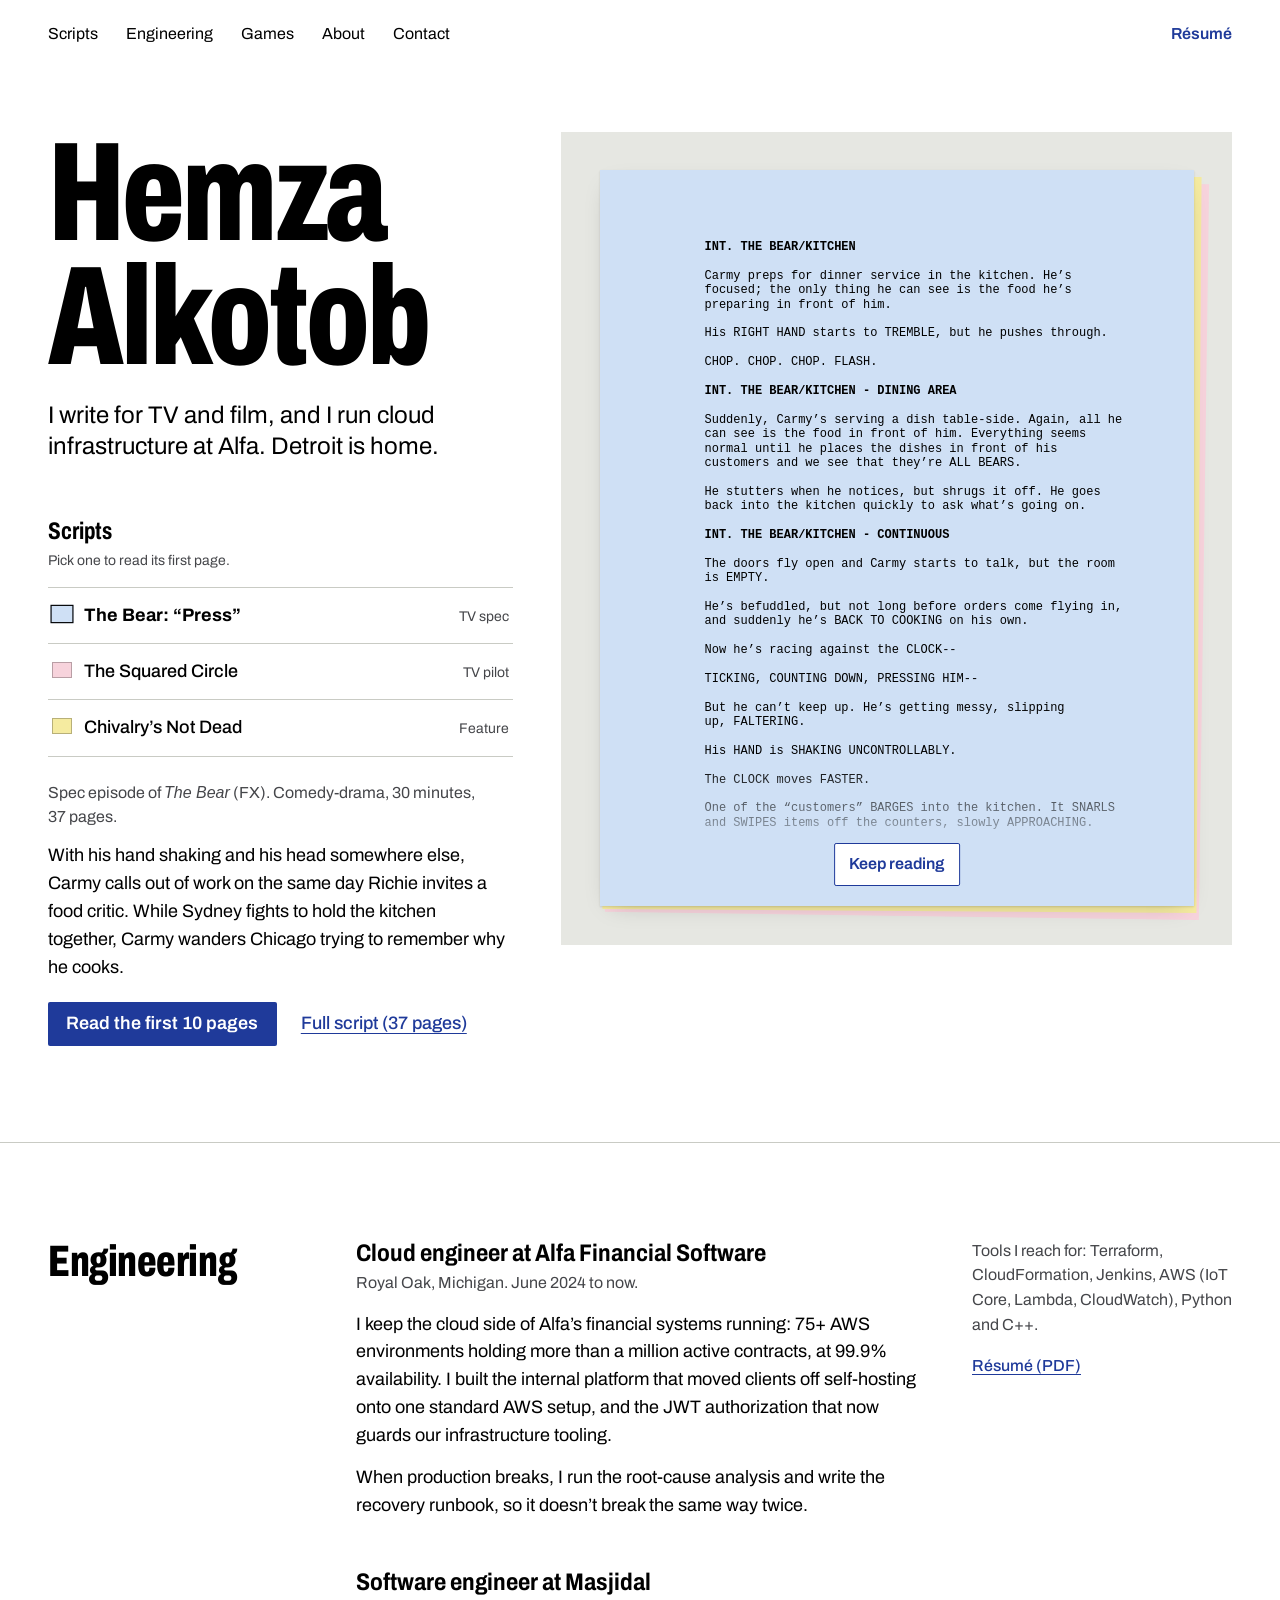
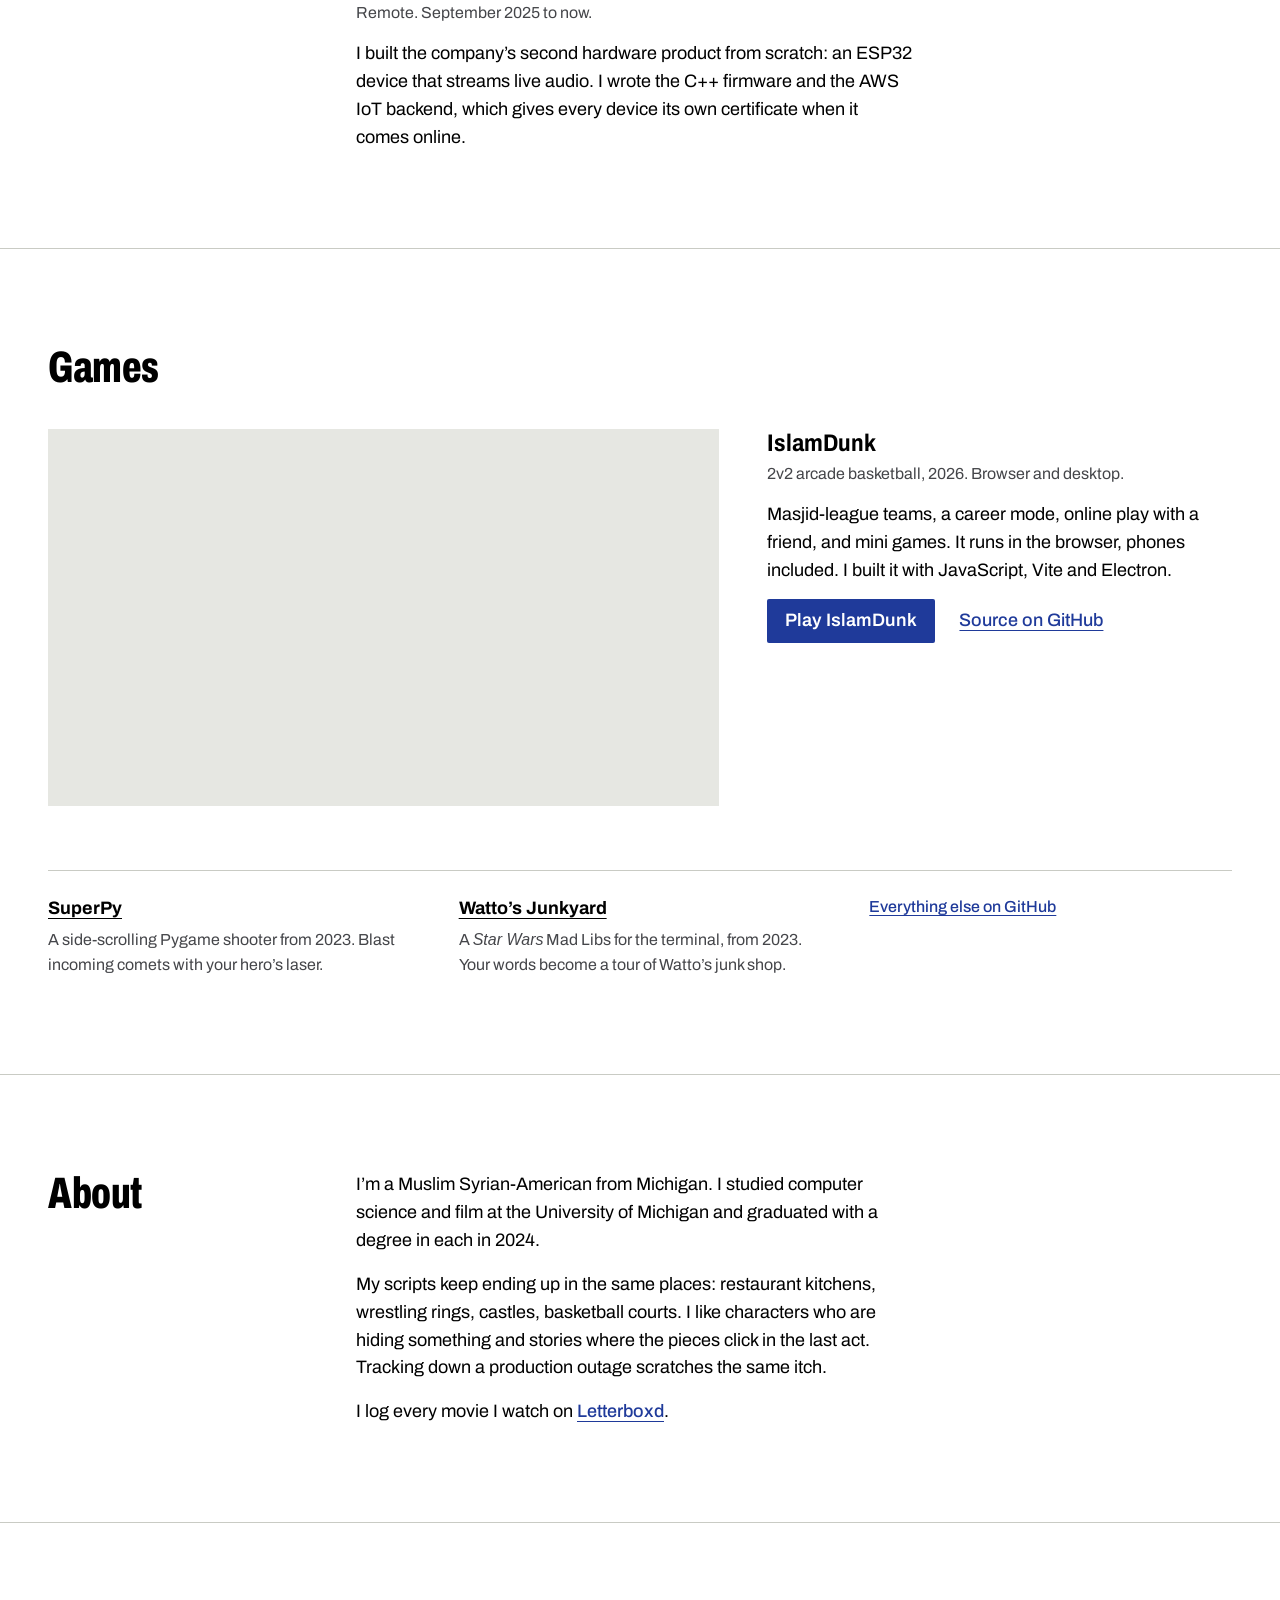
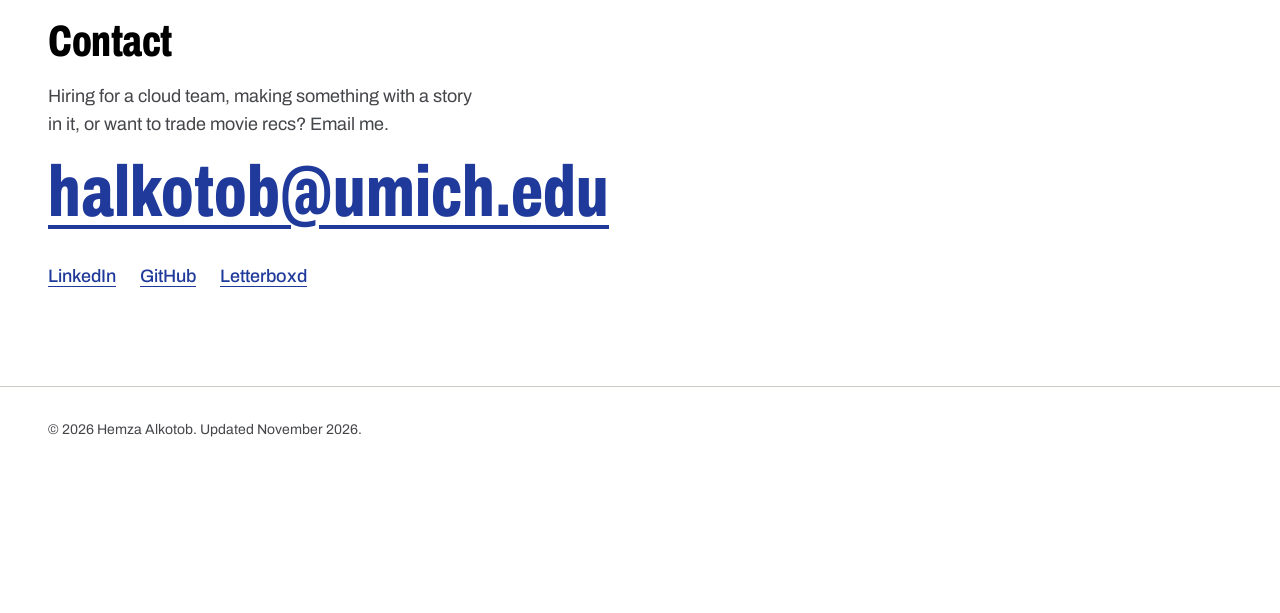
==== commit 4ad73f50: "Redesign v2: the reading desk A ground-up redesign driven by the skills, replacing the comic-book si" ====
--- a/code.html
+++ b/code.html
@@ -1,146 +1,15 @@
 <!DOCTYPE html>
 <html lang="en">
 <head>
-  <meta charset="UTF-8" />
-  <meta name="viewport" content="width=device-width, initial-scale=1.0" />
-  <title>Code | Hemza Alkotob</title>
-  <meta name="description" content="Software projects by Hemza Alkotob: games, tools, and creative code.">
-  <meta property="og:type" content="website">
-  <meta property="og:title" content="Code | Hemza Alkotob">
-  <meta property="og:description" content="Games, tools, and creative code by Hemza Alkotob.">
-  <meta property="og:url" content="https://halkotob.github.io/hemza-portfolio-1/code.html">
-  <meta property="og:image" content="https://halkotob.github.io/hemza-portfolio-1/images/projects/islamdunk-gameplay.jpg">
-  <meta name="twitter:card" content="summary_large_image">
-  <meta name="theme-color" content="#0E1714">
-  <meta name="color-scheme" content="dark">
+  <meta charset="UTF-8">
+  <meta name="viewport" content="width=device-width, initial-scale=1">
+  <title>Moved: Hemza Alkotob</title>
+  <meta name="robots" content="noindex">
+  <link rel="canonical" href="https://halkotob.github.io/hemza-portfolio-1/#games">
+  <meta http-equiv="refresh" content="0; url=index.html#games">
   <link rel="icon" href="images/favicon.svg" type="image/svg+xml">
-  <link rel="preconnect" href="https://fonts.googleapis.com">
-  <link rel="preconnect" href="https://fonts.gstatic.com" crossorigin>
-  <link href="https://fonts.googleapis.com/css2?family=Aref+Ruqaa:wght@700&family=Playfair+Display:wght@700&family=Courier+Prime:ital,wght@0,400;0,700;1,400&display=swap" rel="stylesheet">
-  <link rel="stylesheet" href="css/styles.css">
-  <script src="script.js" defer></script>
 </head>
 <body>
-  <a class="skip-link" href="#main">Skip to content</a>
-  <header>
-    <div class="logo"><a href="index.html"><span class="logo-ar" lang="ar" dir="rtl" aria-hidden="true">حمزة</span><span translate="no">Hemza Alkotob</span></a></div>
-    <button class="nav-toggle" aria-expanded="false" aria-controls="site-nav" aria-label="Menu">&#9776;</button>
-    <nav id="site-nav">
-      <a href="index.html#about">About</a>
-      <a href="index.html#work" aria-current="page">Work</a>
-      <a href="pdfs/hemza-alkotob-resume.pdf" target="_blank" rel="noopener">Resume</a>
-      <a href="index.html#contact-section">Contact</a>
-    </nav>
-  </header>
-
-  <main id="main" class="page-content">
-    <div class="library-header">
-      <h1>Code</h1>
-      <p>Games, tools, and creative code. Things I build for fun, outside the day job.</p>
-    </div>
-
-    <div class="card-grid">
-      <!-- Project card: repeat this block for each project.
-           Preview: either a screenshot in a .window (like IslamDunk) or a code/terminal
-           snippet (like the Python projects). To use your own photo, put it in
-           images/projects/ and swap the <pre> for <img src="images/projects/NAME.jpg" alt="">. -->
-      <article class="card">
-        <a href="https://halkotob.github.io/IslamDunk/" class="card-preview" target="_blank" rel="noopener" tabindex="-1" aria-hidden="true">
-          <div class="window">
-            <div class="window-bar"><i></i><i></i><i></i><em>halkotob.github.io/IslamDunk</em></div>
-            <picture>
-              <source srcset="images/projects/islamdunk-gameplay.jpg" media="(prefers-reduced-motion: reduce)">
-              <img width="640" height="360" src="images/projects/islamdunk-gameplay.webp" alt="" loading="lazy">
-            </picture>
-          </div>
-        </a>
-        <div class="card-body">
-          <div class="card-info">
-            <h2 class="card-title">IslamDunk</h2>
-            <p class="card-meta">Browser + Desktop Game · 2026</p>
-            <p class="mashup">Masjid league <em>meets</em> arcade basketball</p>
-            <p class="card-logline">An Islamic-inspired 2v2 arcade basketball game with masjid-league teams, a career mode, online play with a friend, and mini games. Plays in the browser, phones included.</p>
-            <ul class="tag-list" aria-label="Tech stack">
-              <li>JavaScript</li>
-              <li>Vite</li>
-              <li>Electron</li>
-            </ul>
-          </div>
-          <div class="card-actions">
-            <a href="https://halkotob.github.io/IslamDunk/" class="btn" target="_blank" rel="noopener">Play now</a>
-            <a href="https://github.com/halkotob/IslamDunk" class="btn btn-secondary" target="_blank" rel="noopener">GitHub</a>
-          </div>
-        </div>
-      </article>
-
-      <article class="card">
-        <div class="card-preview" aria-hidden="true">
-          <div class="window">
-            <div class="window-bar"><i></i><i></i><i></i><em>own.py</em></div>
-<pre><code><span class="tok-k">def</span> <span class="tok-f">fire_laser</span>(x, y):
-    <span class="tok-k">global</span> laser_state
-    laser_state = <span class="tok-s">"fire"</span>
-    screen.blit(laser_img, (x + <span class="tok-n">16</span>, y + <span class="tok-n">10</span>))
-
-
-<span class="tok-k">def</span> <span class="tok-f">hero</span>(x, y):
-    screen.blit(Hero_img, (x, y))</code></pre>
-          </div>
-        </div>
-        <div class="card-body">
-          <div class="card-info">
-            <h2 class="card-title">SuperPy</h2>
-            <p class="card-meta">Desktop Game · 2023</p>
-            <p class="mashup">Space shooter <em>meets</em> side-scroller</p>
-            <p class="card-logline">A side-scrolling Pygame shooter: blast incoming comets with your hero’s laser and rack up points.</p>
-            <ul class="tag-list" aria-label="Tech stack">
-              <li>Python</li>
-              <li>Pygame</li>
-            </ul>
-          </div>
-          <div class="card-actions">
-            <a href="https://github.com/halkotob/SuperPy" class="btn" target="_blank" rel="noopener">View on GitHub</a>
-          </div>
-        </div>
-      </article>
-
-      <article class="card">
-        <div class="card-preview" aria-hidden="true">
-          <div class="window">
-            <div class="window-bar"><i></i><i></i><i></i><em>Terminal</em></div>
-<pre><code><span class="tok-p">$</span> python "Watto Mad Libs.py"
-Enter a verb ending in ing: <span class="tok-s">podracing</span>
-Now choose a regular noun: <span class="tok-s">banana</span>
-<span class="tok-dim">...</span>
-Presenting: Watto's Junk Shop
-If you're <span class="tok-s">podracing</span> in the Outer Rim Territories and you need spare <span class="tok-s">hyperdrives</span> for your space-<span class="tok-s">banana</span>...</code></pre>
-          </div>
-        </div>
-        <div class="card-body">
-          <div class="card-info">
-            <h2 class="card-title">Watto’s Junkyard</h2>
-            <p class="card-meta">Terminal Game · 2023</p>
-            <p class="mashup"><cite>Star Wars</cite> <em>meets</em> Mad Libs</p>
-            <p class="card-logline">A short, Star Wars-themed Mad Libs game that turns your words into a tour of Watto’s Junk Shop.</p>
-            <ul class="tag-list" aria-label="Tech stack">
-              <li>Python</li>
-            </ul>
-          </div>
-          <div class="card-actions">
-            <a href="https://github.com/halkotob/Wattos-Junkyard" class="btn" target="_blank" rel="noopener">View on GitHub</a>
-          </div>
-        </div>
-      </article>
-    </div>
-
-    <div class="more-link">
-      <a href="https://github.com/halkotob" class="btn btn-secondary" target="_blank" rel="noopener">More on GitHub</a>
-    </div>
-  </main>
-
-  <footer>
-    <p class="footer-line">Nothing matters until you know what matters.</p>
-    <p>© <span class="current-year">2026</span> Hemza Alkotob</p>
-  </footer>
+  <p>The games now live on the home page: <a href="index.html#games">go there</a>.</p>
 </body>
 </html>
